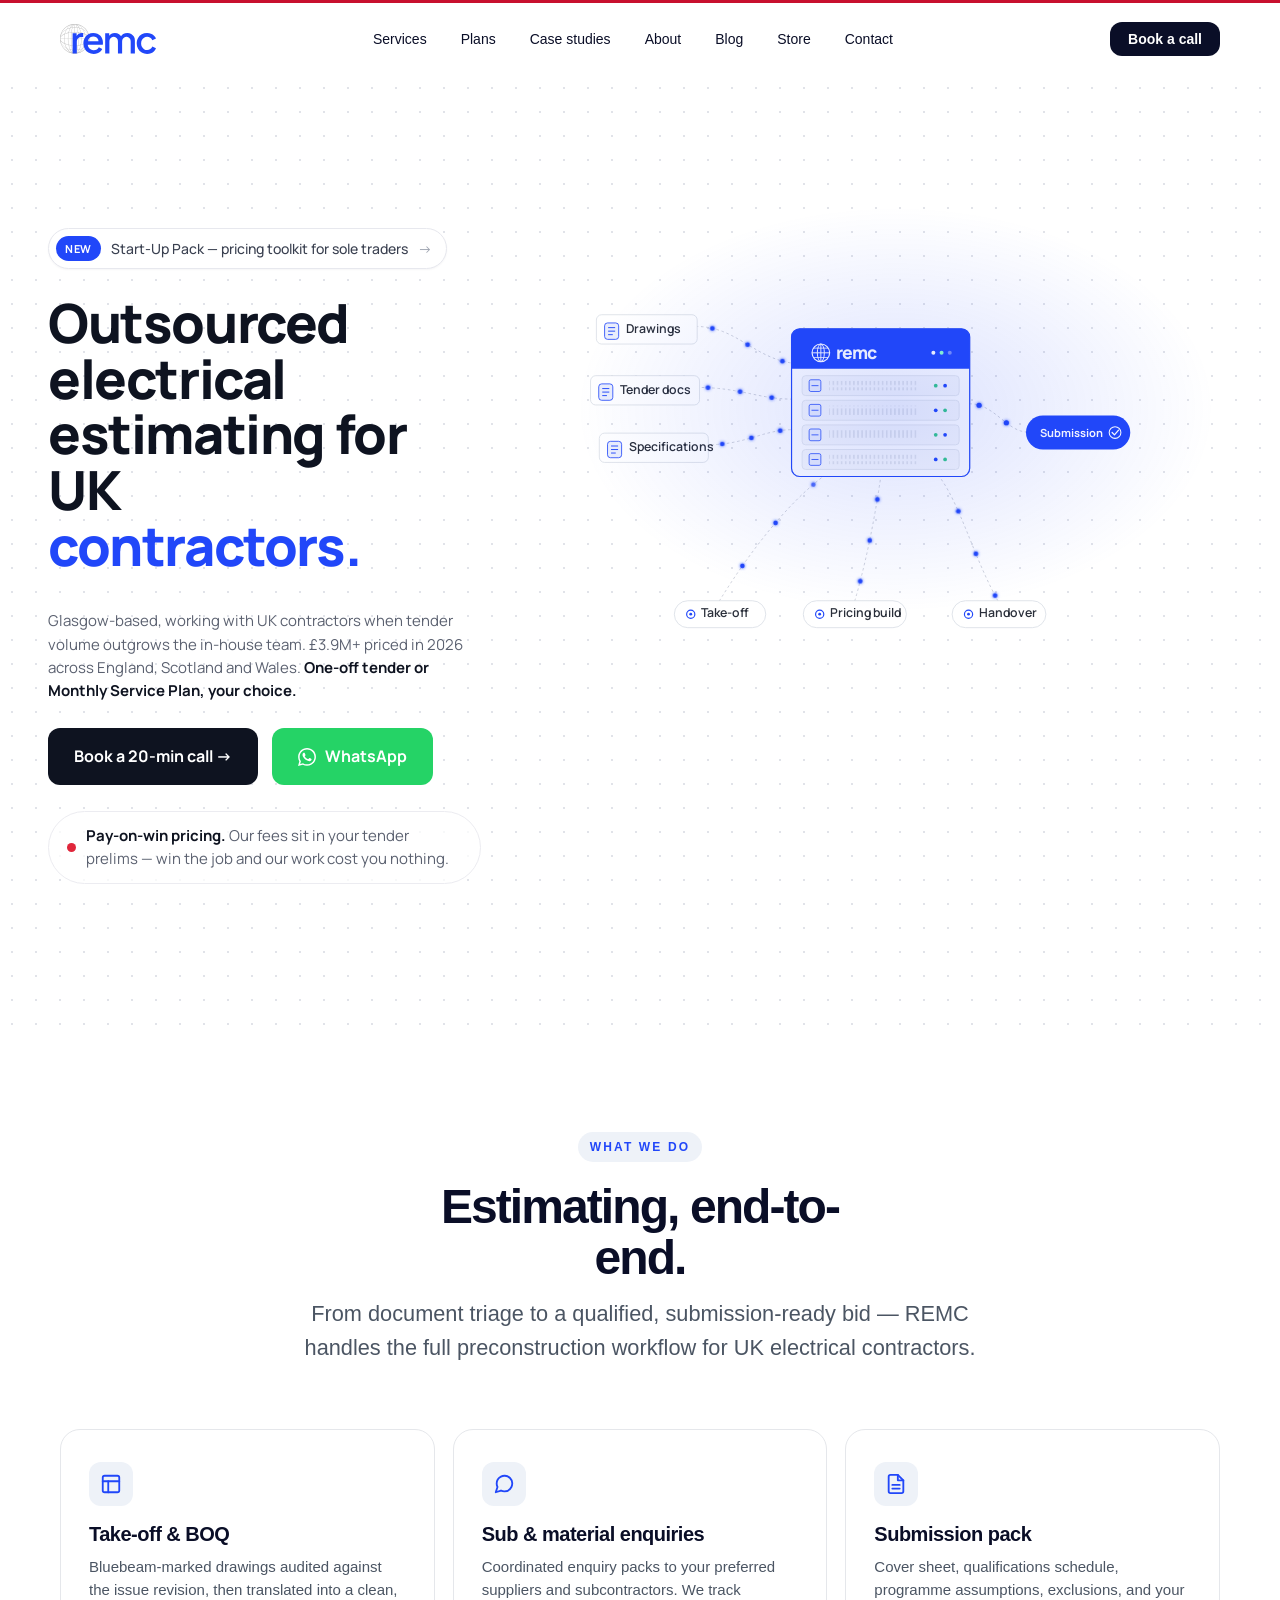
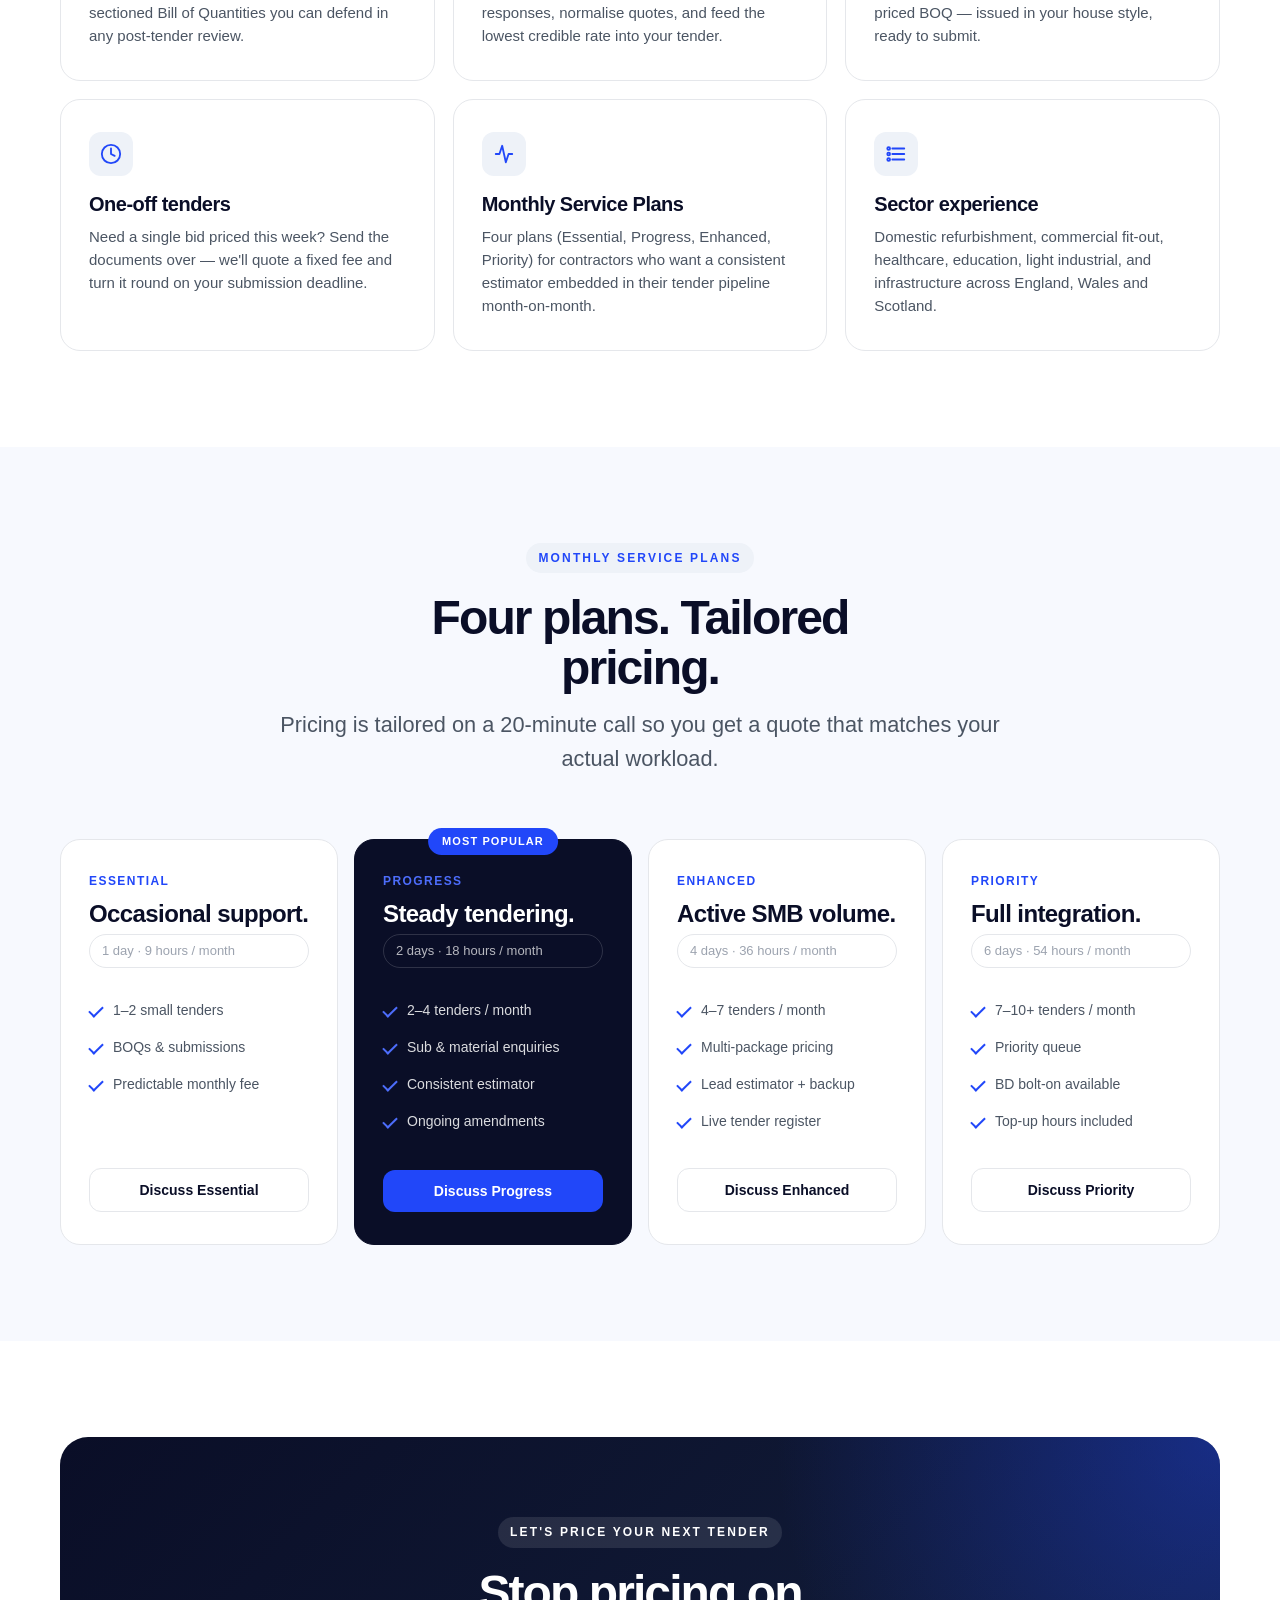
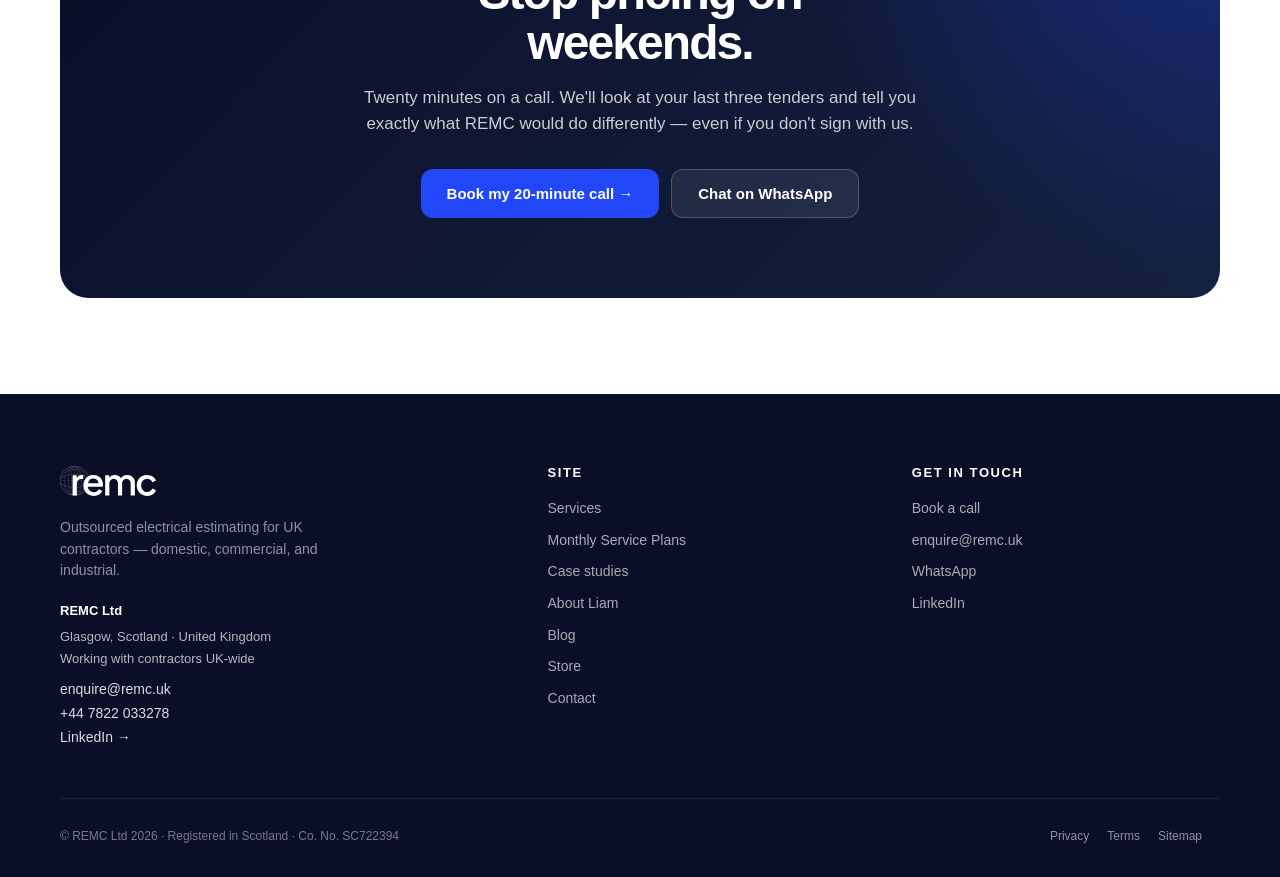
==== index.html @ ff4d22b7 "Mobile hero animation: full container width" ====
<!DOCTYPE html>
<html lang="en">
<head>
  <meta charset="UTF-8">
  <meta name="viewport" content="width=device-width, initial-scale=1.0">
  <title>remc | Outsourced electrical estimating · UK</title>
  <meta name="description" content="The outsourced electrical estimating and preconstruction service for UK contractors. Based in Glasgow, working with electrical contractors across the United Kingdom. Domestic, commercial, industrial.">

  <link rel="preconnect" href="https://fonts.googleapis.com">
  <link rel="preconnect" href="https://fonts.gstatic.com" crossorigin>
  <link href="https://fonts.googleapis.com/css2?family=Space+Grotesk:wght@400;500;600;700&family=Manrope:wght@400;500;600;700;800&display=swap" rel="stylesheet">

  <link href="https://assets.calendly.com/assets/external/widget.css" rel="stylesheet">
  <script src="https://assets.calendly.com/assets/external/widget.js" async></script>

  <link rel="stylesheet" href="styles.css">
  <style>
    /* ── Hero keyframes ── */
    @keyframes remcPulse    { 0%,100% { opacity:.18; } 50% { opacity:.5; } }
    @keyframes remcSubGlow  { 0%,100% { filter: drop-shadow(0 6px 18px rgba(33,71,249,.30)); } 50% { filter: drop-shadow(0 8px 26px rgba(33,71,249,.55)); } }
    @keyframes remcRing     { 0% { r:30px; opacity:.5; } 100% { r:170px; opacity:0; } }
    @keyframes remcDotBlink { 0%,100% { opacity:1; } 50% { opacity:.35; } }
    @keyframes remcCycle {
      0%,16%   { transform: translateY(0); }
      20%,36%  { transform: translateY(-20%); }
      40%,56%  { transform: translateY(-40%); }
      60%,76%  { transform: translateY(-60%); }
      80%,100% { transform: translateY(-80%); }
    }

    /* ── Hero section ── */
    .remc-hero-section {
      background: #ffffff;
      background-image: radial-gradient(circle, #e1e3e9 1.2px, transparent 1.4px);
      background-size: 24px 24px;
      font-family: 'Manrope', system-ui, sans-serif;
    }
    .remc-hero-grid {
      width: 100%; max-width: 1320px;
      display: grid; grid-template-columns: 0.80fr 1.30fr;
      gap: 48px; align-items: center;
      margin: 0 auto; padding: 56px 48px;
    }
    .remc-hero-copy {
      display: flex; flex-direction: column;
      align-items: flex-start; gap: 26px;
    }

    /* NEW badge pill */
    .remc-badge {
      display: inline-flex; align-items: center; gap: 10px;
      text-decoration: none;
      padding: 7px 14px 7px 7px;
      border: 1px solid #e7e8ee; border-radius: 999px;
      background: #fff; box-shadow: 0 1px 2px rgba(16,24,40,.04);
      font-size: 14px; color: #3a4050;
    }
    .remc-badge-new {
      display: inline-flex; align-items: center;
      background: #2147f9; color: #fff;
      font-weight: 700; font-size: 11px; letter-spacing: .06em;
      padding: 4px 9px; border-radius: 999px;
    }
    .remc-badge-text { font-weight: 500; }
    .remc-badge-arrow { color: #9aa0ad; }

    /* Heading */
    .remc-h1 {
      margin: 0;
      font-family: 'Manrope', system-ui, sans-serif;
      font-weight: 800; font-size: 54px;
      line-height: 1.03; letter-spacing: -.026em; color: #0e1320;
    }
    .cycle-wrap {
      position: relative; display: inline-flex;
      overflow: hidden; height: 1.22em;
      vertical-align: bottom; color: #2147f9;
    }
    .cycle-sizer { visibility: hidden; white-space: nowrap; }
    .cycle-list {
      position: absolute; left: 0; top: 0;
      display: flex; flex-direction: column;
      animation: remcCycle 9s cubic-bezier(.76,0,.24,1) infinite;
    }
    .cycle-item {
      display: flex; align-items: center;
      height: 1.22em; line-height: 1; white-space: nowrap;
    }

    /* Sub paragraph */
    .remc-sub {
      margin: 0; max-width: 540px;
      font-size: 15px; line-height: 1.55; color: #5b6170;
    }
    .remc-sub strong { color: #0e1320; font-weight: 700; }

    /* CTAs */
    .remc-ctas { display: flex; flex-wrap: wrap; gap: 14px; }
    .remc-btn-book {
      display: inline-flex; align-items: center; gap: 8px;
      text-decoration: none;
      background: #0e1320; color: #fff;
      font-family: 'Manrope', system-ui, sans-serif;
      font-weight: 700; font-size: 16px;
      padding: 16px 26px; border-radius: 12px;
    }
    .remc-btn-wa {
      display: inline-flex; align-items: center; gap: 9px;
      text-decoration: none;
      background: #25d366; color: #fff;
      font-family: 'Manrope', system-ui, sans-serif;
      font-weight: 700; font-size: 16px;
      padding: 16px 26px; border-radius: 12px;
    }

    /* USP pill */
    .remc-usp {
      display: inline-flex; align-items: center; gap: 10px;
      padding: 12px 18px;
      border: 1px solid #ececf1; border-radius: 999px;
      background: rgba(255,255,255,.75);
      font-size: 15px; color: #5b6170;
    }
    .remc-usp-dot {
      width: 9px; height: 9px; border-radius: 50%;
      background: #e0263b; flex: none;
    }
    .remc-usp strong { color: #0e1320; font-weight: 700; }

    /* Animation column */
    .remc-anim { position: relative; width: 100%; }
    .remc-anim-glow {
      position: absolute;
      inset: -8% -4% -8% -4%;
      background: radial-gradient(ellipse 60% 56% at 52% 42%, rgba(33,71,249,.16), transparent 70%);
      pointer-events: none;
    }
    .remc-svg { width: 100%; height: auto; display: block; overflow: visible; }

    /* SVG animated elements */
    .remc-ring-1 { animation: remcRing 3.4s ease-out infinite; }
    .remc-ring-2 { animation: remcRing 3.4s ease-out infinite 1.7s; }
    .remc-card-pulse { animation: remcPulse 3.4s ease-in-out infinite; }
    .remc-dot-b1 { animation: remcDotBlink 1.5s ease-in-out infinite; }
    .remc-dot-b2 { animation: remcDotBlink 1.5s ease-in-out infinite .5s; }
    .remc-row-d1 { animation: remcDotBlink 1.8s ease-in-out infinite; }
    .remc-row-d2 { animation: remcDotBlink 1.8s ease-in-out infinite .3s; }
    .remc-row-d3 { animation: remcDotBlink 2.1s ease-in-out infinite .6s; }
    .remc-row-d4 { animation: remcDotBlink 2.1s ease-in-out infinite .9s; }
    .remc-row-d5 { animation: remcDotBlink 1.6s ease-in-out infinite .2s; }
    .remc-row-d6 { animation: remcDotBlink 1.6s ease-in-out infinite .7s; }
    .remc-row-d7 { animation: remcDotBlink 1.9s ease-in-out infinite .4s; }
    .remc-row-d8 { animation: remcDotBlink 1.9s ease-in-out infinite 1s; }
    .remc-sub-pill { animation: remcSubGlow 2.4s ease-in-out infinite; }

    /* Desktop: top-align so SVG starts at the same level as the heading */
    .remc-hero-grid { align-items: flex-start; }

    /* Responsive */
    @media (max-width: 980px) {
      .remc-hero-grid  { grid-template-columns: 1fr; gap: 12px; padding: 24px 20px 32px; }
      .remc-hero-copy  { text-align: center; align-items: center; gap: 16px; }
      .remc-ctas, .remc-usp { justify-content: center; }
      .remc-anim       { order: -1; width: 100%; }
      .remc-svg        { max-height: 240px; }
      .remc-h1         { font-size: 36px; }
      .remc-usp        { display: none; } /* hide below fold on mobile — buttons first */
    }
    @media (max-width: 560px) { .remc-h1 { font-size: 30px; } }
    @media (max-width: 380px) { .remc-h1 { font-size: 27px; } }
    @media (prefers-reduced-motion: reduce) { .remc-hero-section * { animation: none !important; } }
  </style>

  <script type="application/ld+json">
  {
    "@context": "https://schema.org",
    "@type": "ProfessionalService",
    "@id": "https://remc.uk/#organization",
    "name": "REMC Ltd",
    "alternateName": "REMC",
    "description": "Outsourced electrical estimating and preconstruction service for UK contractors. Domestic, commercial, industrial. One-off tenders or Monthly Service Plans.",
    "url": "https://remc.uk",
    "logo": "https://remc.uk/logo.png",
    "email": "enquire@remc.uk",
    "telephone": "+44-7822-033278",
    "founder": { "@type": "Person", "name": "Liam Macleod" },
    "address": {
      "@type": "PostalAddress",
      "addressLocality": "Glasgow",
      "addressRegion": "Scotland",
      "addressCountry": "GB"
    },
    "areaServed": [
      { "@type": "Country", "name": "United Kingdom" },
      { "@type": "Place", "name": "England" },
      { "@type": "Place", "name": "Scotland" },
      { "@type": "Place", "name": "Wales" },
      { "@type": "Place", "name": "Northern Ireland" }
    ],
    "serviceType": [
      "Electrical estimating",
      "Bill of Quantities (BOQ) preparation",
      "Bluebeam take-off services",
      "Preconstruction services",
      "Tender submission packs",
      "Monthly Service Plans"
    ],
    "priceRange": "££",
    "sameAs": [
      "https://www.linkedin.com/company/remc-uk"
    ]
  }
  </script>

  <meta property="og:type" content="website">
  <meta property="og:title" content="REMC | Outsourced electrical estimating · Glasgow-based, working UK-wide">
  <meta property="og:description" content="The outsourced electrical estimating and preconstruction service for UK contractors. Based in Glasgow, working with contractors across the United Kingdom.">
  <meta property="og:url" content="https://remc.uk/">
  <meta property="og:image" content="https://remc.uk/og-image.jpg">
  <meta name="twitter:card" content="summary_large_image">
</head>
<body>

  <svg style="display:none">
    <symbol id="globe" viewBox="0 0 100 100">
      <circle cx="50" cy="50" r="48"/><ellipse cx="50" cy="50" rx="48" ry="22"/>
      <ellipse cx="50" cy="50" rx="48" ry="10"/><line x1="50" y1="2" x2="50" y2="98"/>
      <ellipse cx="50" cy="50" rx="24" ry="48"/><ellipse cx="50" cy="50" rx="10" ry="48"/>
    </symbol>
  </svg>

  <header id="header">
    <div class="container">
      <nav class="nav">
        <a href="#" class="logo" aria-label="REMC — home"><img src="logo.svg" alt="REMC" class="logo-img" width="96" height="30"></a>
        <ul class="nav-links">
          <li><a href="services.html">Services</a></li>
          <li><a href="plans.html">Plans</a></li>
          <li><a href="case-studies.html">Case studies</a></li>
          <li><a href="about.html">About</a></li>
          <li><a href="blog.html">Blog</a></li>
          <li><a href="store.html">Store</a></li>
          <li><a href="contact.html">Contact</a></li>
        </ul>
        <a href="contact.html" class="btn btn-primary">Book a call</a>
      </nav>
    </div>
  </header>

  <section class="remc-hero-section">
    <div class="remc-hero-grid">
      <div class="remc-hero-copy">
        <a href="store.html" class="remc-badge">
          <span class="remc-badge-new">NEW</span>
          <span class="remc-badge-text">Start-Up Pack — pricing toolkit for sole traders</span>
          <span class="remc-badge-arrow">→</span>
        </a>
        <h1 class="remc-h1">
          Outsourced electrical estimating for UK
          <span class="cycle-wrap" aria-label="contractors, sole traders, start-ups, and growing firms">
            <span class="cycle-sizer" aria-hidden="true">growing firms.</span>
            <span class="cycle-list" aria-hidden="true">
              <span class="cycle-item">contractors.</span>
              <span class="cycle-item">sole traders.</span>
              <span class="cycle-item">start-ups.</span>
              <span class="cycle-item">growing firms.</span>
              <span class="cycle-item">contractors.</span>
            </span>
          </span>
        </h1>
        <p class="remc-sub">Glasgow-based, working with UK contractors when tender volume outgrows the in-house team. £3.9M+ priced in 2026 across England, Scotland and Wales. <strong>One-off tender or Monthly Service Plan, your choice.</strong></p>
        <div class="remc-ctas">
          <a href="contact.html" class="remc-btn-book">Book a 20-min call →</a>
          <a href="https://wa.me/447822033278?text=Hi%20REMC%2C%20I%27d%20like%20to%20discuss%20outsourced%20electrical%20estimating" target="_blank" rel="noopener" class="remc-btn-wa">
            <svg width="18" height="18" viewBox="0 0 24 24" fill="#fff"><path d="M.057 24l1.687-6.163c-1.041-1.804-1.588-3.849-1.587-5.946.003-6.556 5.338-11.891 11.893-11.891 3.181.001 6.167 1.24 8.413 3.488 2.245 2.248 3.481 5.236 3.48 8.414-.003 6.557-5.338 11.892-11.893 11.892-1.99-.001-3.951-.5-5.688-1.448L.057 24zm6.597-3.807c1.676.995 3.276 1.591 5.392 1.592 5.448 0 9.886-4.434 9.889-9.885.002-5.462-4.415-9.89-9.881-9.892-5.452 0-9.887 4.434-9.889 9.884-.001 2.225.651 3.891 1.746 5.634l-.999 3.648 3.742-.981zm11.387-5.464c-.074-.124-.272-.198-.57-.347-.297-.149-1.758-.868-2.031-.967-.272-.099-.47-.149-.669.149-.198.297-.768.967-.941 1.165-.173.198-.347.223-.644.074-.297-.149-1.255-.462-2.39-1.475-.883-.788-1.48-1.761-1.653-2.059-.173-.297-.018-.458.13-.606.134-.133.297-.347.446-.521.151-.172.2-.296.3-.495.099-.198.05-.371-.025-.52-.075-.149-.669-1.612-.916-2.207-.242-.579-.487-.5-.669-.51l-.57-.01c-.198 0-.52.074-.792.372s-1.04 1.016-1.04 2.479 1.065 2.876 1.213 3.074c.149.198 2.095 3.2 5.076 4.487.71.306 1.263.489 1.694.626.712.226 1.36.194 1.872.118.571-.085 1.758-.719 2.006-1.413.248-.694.248-1.289.173-1.413z"></path></svg>
            WhatsApp
          </a>
        </div>
        <div class="remc-usp">
          <span class="remc-usp-dot"></span>
          <span><strong>Pay-on-win pricing.</strong> Our fees sit in your tender prelims — win the job and our work cost you nothing.</span>
        </div>
      </div>
      <div class="remc-anim">
        <div class="remc-anim-glow"></div>
        <svg class="remc-svg" viewBox="0 0 1200 760" xmlns="http://www.w3.org/2000/svg">
          <defs>
            <pattern id="remcVent" width="7" height="18" patternUnits="userSpaceOnUse"><line x1="1.4" y1="2" x2="1.4" y2="16" stroke="#c6cbd6" stroke-width="1.4"></line></pattern>
            <filter id="remcGlow" x="-120%" y="-120%" width="340%" height="340%"><feGaussianBlur stdDeviation="3" result="b"></feGaussianBlur><feMerge><feMergeNode in="b"></feMergeNode><feMergeNode in="SourceGraphic"></feMergeNode></feMerge></filter>
            <path id="rp1" d="M285,168 C 360,168 388,232 470,232" fill="none"></path>
            <path id="rp2" d="M286,272 C 360,272 392,292 450,292" fill="none"></path>
            <path id="rp3" d="M302,370 C 372,370 398,344 452,344" fill="none"></path>
            <path id="rp4" d="M325,636 C 372,560 436,474 502,424" fill="none"></path>
            <path id="rp5" d="M556,636 C 578,560 592,482 600,426" fill="none"></path>
            <path id="rp6" d="M800,636 C 758,560 736,472 700,424" fill="none"></path>
            <path id="rpSub" d="M752,300 C 794,300 816,348 850,348" fill="none"></path>
          </defs>
          <g stroke="#cdd1da" stroke-width="1.6" stroke-dasharray="3 6" stroke-linecap="round" fill="none"><use href="#rp1"></use><use href="#rp2"></use><use href="#rp3"></use><use href="#rp4"></use><use href="#rp5"></use><use href="#rp6"></use><use href="#rpSub"></use></g>
          <g fill="#2147f9" filter="url(#remcGlow)">
            <circle r="3.8"><animateMotion dur="3.4s" begin="0s" repeatCount="indefinite" calcMode="linear"><mpath href="#rp1"></mpath></animateMotion><animate attributeName="opacity" dur="3.4s" begin="0s" values="0;1;1;0" keyTimes="0;0.12;0.88;1" repeatCount="indefinite"></animate></circle>
            <circle r="3.8"><animateMotion dur="3.4s" begin="-1.13s" repeatCount="indefinite" calcMode="linear"><mpath href="#rp1"></mpath></animateMotion><animate attributeName="opacity" dur="3.4s" begin="-1.13s" values="0;1;1;0" keyTimes="0;0.12;0.88;1" repeatCount="indefinite"></animate></circle>
            <circle r="3.8"><animateMotion dur="3.4s" begin="-2.27s" repeatCount="indefinite" calcMode="linear"><mpath href="#rp1"></mpath></animateMotion><animate attributeName="opacity" dur="3.4s" begin="-2.27s" values="0;1;1;0" keyTimes="0;0.12;0.88;1" repeatCount="indefinite"></animate></circle>
            <circle r="3.8"><animateMotion dur="3.0s" begin="-0.6s" repeatCount="indefinite" calcMode="linear"><mpath href="#rp2"></mpath></animateMotion><animate attributeName="opacity" dur="3.0s" begin="-0.6s" values="0;1;1;0" keyTimes="0;0.12;0.88;1" repeatCount="indefinite"></animate></circle>
            <circle r="3.8"><animateMotion dur="3.0s" begin="-1.6s" repeatCount="indefinite" calcMode="linear"><mpath href="#rp2"></mpath></animateMotion><animate attributeName="opacity" dur="3.0s" begin="-1.6s" values="0;1;1;0" keyTimes="0;0.12;0.88;1" repeatCount="indefinite"></animate></circle>
            <circle r="3.8"><animateMotion dur="3.0s" begin="-2.6s" repeatCount="indefinite" calcMode="linear"><mpath href="#rp2"></mpath></animateMotion><animate attributeName="opacity" dur="3.0s" begin="-2.6s" values="0;1;1;0" keyTimes="0;0.12;0.88;1" repeatCount="indefinite"></animate></circle>
            <circle r="3.8"><animateMotion dur="3.6s" begin="-0.3s" repeatCount="indefinite" calcMode="linear"><mpath href="#rp3"></mpath></animateMotion><animate attributeName="opacity" dur="3.6s" begin="-0.3s" values="0;1;1;0" keyTimes="0;0.12;0.88;1" repeatCount="indefinite"></animate></circle>
            <circle r="3.8"><animateMotion dur="3.6s" begin="-1.5s" repeatCount="indefinite" calcMode="linear"><mpath href="#rp3"></mpath></animateMotion><animate attributeName="opacity" dur="3.6s" begin="-1.5s" values="0;1;1;0" keyTimes="0;0.12;0.88;1" repeatCount="indefinite"></animate></circle>
            <circle r="3.8"><animateMotion dur="3.6s" begin="-2.7s" repeatCount="indefinite" calcMode="linear"><mpath href="#rp3"></mpath></animateMotion><animate attributeName="opacity" dur="3.6s" begin="-2.7s" values="0;1;1;0" keyTimes="0;0.12;0.88;1" repeatCount="indefinite"></animate></circle>
            <circle r="3.8"><animateMotion dur="3.2s" begin="-0.2s" repeatCount="indefinite" calcMode="linear"><mpath href="#rp4"></mpath></animateMotion><animate attributeName="opacity" dur="3.2s" begin="-0.2s" values="0;1;1;0" keyTimes="0;0.12;0.88;1" repeatCount="indefinite"></animate></circle>
            <circle r="3.8"><animateMotion dur="3.2s" begin="-1.27s" repeatCount="indefinite" calcMode="linear"><mpath href="#rp4"></mpath></animateMotion><animate attributeName="opacity" dur="3.2s" begin="-1.27s" values="0;1;1;0" keyTimes="0;0.12;0.88;1" repeatCount="indefinite"></animate></circle>
            <circle r="3.8"><animateMotion dur="3.2s" begin="-2.34s" repeatCount="indefinite" calcMode="linear"><mpath href="#rp4"></mpath></animateMotion><animate attributeName="opacity" dur="3.2s" begin="-2.34s" values="0;1;1;0" keyTimes="0;0.12;0.88;1" repeatCount="indefinite"></animate></circle>
            <circle r="3.8"><animateMotion dur="2.8s" begin="-0.5s" repeatCount="indefinite" calcMode="linear"><mpath href="#rp5"></mpath></animateMotion><animate attributeName="opacity" dur="2.8s" begin="-0.5s" values="0;1;1;0" keyTimes="0;0.12;0.88;1" repeatCount="indefinite"></animate></circle>
            <circle r="3.8"><animateMotion dur="2.8s" begin="-1.43s" repeatCount="indefinite" calcMode="linear"><mpath href="#rp5"></mpath></animateMotion><animate attributeName="opacity" dur="2.8s" begin="-1.43s" values="0;1;1;0" keyTimes="0;0.12;0.88;1" repeatCount="indefinite"></animate></circle>
            <circle r="3.8"><animateMotion dur="2.8s" begin="-2.36s" repeatCount="indefinite" calcMode="linear"><mpath href="#rp5"></mpath></animateMotion><animate attributeName="opacity" dur="2.8s" begin="-2.36s" values="0;1;1;0" keyTimes="0;0.12;0.88;1" repeatCount="indefinite"></animate></circle>
            <circle r="3.8"><animateMotion dur="3.5s" begin="-0.9s" repeatCount="indefinite" calcMode="linear"><mpath href="#rp6"></mpath></animateMotion><animate attributeName="opacity" dur="3.5s" begin="-0.9s" values="0;1;1;0" keyTimes="0;0.12;0.88;1" repeatCount="indefinite"></animate></circle>
            <circle r="3.8"><animateMotion dur="3.5s" begin="-2.07s" repeatCount="indefinite" calcMode="linear"><mpath href="#rp6"></mpath></animateMotion><animate attributeName="opacity" dur="3.5s" begin="-2.07s" values="0;1;1;0" keyTimes="0;0.12;0.88;1" repeatCount="indefinite"></animate></circle>
            <circle r="3.8"><animateMotion dur="3.5s" begin="-3.24s" repeatCount="indefinite" calcMode="linear"><mpath href="#rp6"></mpath></animateMotion><animate attributeName="opacity" dur="3.5s" begin="-3.24s" values="0;1;1;0" keyTimes="0;0.12;0.88;1" repeatCount="indefinite"></animate></circle>
          </g>
          <g fill="#2147f9" filter="url(#remcGlow)">
            <circle r="4.4"><animateMotion dur="2.4s" begin="0s" repeatCount="indefinite" calcMode="linear"><mpath href="#rpSub"></mpath></animateMotion><animate attributeName="opacity" dur="2.4s" begin="0s" values="0;1;1;0" keyTimes="0;0.15;0.85;1" repeatCount="indefinite"></animate></circle>
            <circle r="4.4"><animateMotion dur="2.4s" begin="-1.2s" repeatCount="indefinite" calcMode="linear"><mpath href="#rpSub"></mpath></animateMotion><animate attributeName="opacity" dur="2.4s" begin="-1.2s" values="0;1;1;0" keyTimes="0;0.15;0.85;1" repeatCount="indefinite"></animate></circle>
          </g>
          <circle cx="600" cy="300" fill="none" stroke="#2147f9" stroke-width="1.5" class="remc-ring-1"></circle>
          <circle cx="600" cy="300" fill="none" stroke="#2147f9" stroke-width="1.5" class="remc-ring-2"></circle>
          <rect x="448" y="172" width="304" height="252" rx="14" fill="#ffffff" stroke="#c8cdd8" stroke-width="1.6"></rect>
          <rect x="448" y="172" width="304" height="252" rx="14" fill="none" stroke="#2147f9" stroke-width="2" class="remc-card-pulse"></rect>
          <path d="M448,186 a14,14 0 0 1 14,-14 h276 a14,14 0 0 1 14,14 v54 h-304 Z" fill="#2147f9"></path>
          <g transform="translate(498,213)"><circle cx="0" cy="0" r="15" fill="none" stroke="#ffffff" stroke-width="2"></circle><ellipse cx="0" cy="0" rx="6" ry="15" fill="none" stroke="#ffffff" stroke-width="1.6"></ellipse><line x1="-15" y1="0" x2="15" y2="0" stroke="#ffffff" stroke-width="1.6"></line><line x1="-12.5" y1="-8" x2="12.5" y2="-8" stroke="#ffffff" stroke-width="1.3"></line><line x1="-12.5" y1="8" x2="12.5" y2="8" stroke="#ffffff" stroke-width="1.3"></line><line x1="0" y1="-15" x2="0" y2="15" stroke="#ffffff" stroke-width="1.6"></line></g>
          <text x="524" y="223" font-family="'Manrope',sans-serif" font-weight="800" font-size="30" letter-spacing="-1.5" fill="#ffffff">remc</text>
          <circle cx="690" cy="213" r="3.4" fill="#ffffff" class="remc-dot-b1"></circle>
          <circle cx="704" cy="213" r="3.4" fill="#8fffce" class="remc-dot-b2"></circle>
          <circle cx="718" cy="213" r="3.4" fill="rgba(255,255,255,.4)"></circle>
          <g font-family="'Manrope',sans-serif">
            <rect x="466" y="252" width="268" height="34" rx="6" fill="#f7f8fb" stroke="#dde1e8" stroke-width="1.2"></rect><rect x="478" y="259" width="20" height="20" rx="3" fill="#eaeefc" stroke="#2147f9" stroke-width="1.3"></rect><line x1="482" y1="269" x2="494" y2="269" stroke="#2147f9" stroke-width="1.4"></line><rect x="512" y="261" width="150" height="16" fill="url(#remcVent)"></rect><circle cx="694" cy="269" r="3.2" fill="#34c98a" class="remc-row-d1"></circle><circle cx="710" cy="269" r="3.2" fill="#2147f9" class="remc-row-d2"></circle>
            <rect x="466" y="294" width="268" height="34" rx="6" fill="#f7f8fb" stroke="#dde1e8" stroke-width="1.2"></rect><rect x="478" y="301" width="20" height="20" rx="3" fill="#eaeefc" stroke="#2147f9" stroke-width="1.3"></rect><line x1="482" y1="311" x2="494" y2="311" stroke="#2147f9" stroke-width="1.4"></line><rect x="512" y="303" width="150" height="16" fill="url(#remcVent)"></rect><circle cx="694" cy="311" r="3.2" fill="#2147f9" class="remc-row-d3"></circle><circle cx="710" cy="311" r="3.2" fill="#34c98a" class="remc-row-d4"></circle>
            <rect x="466" y="336" width="268" height="34" rx="6" fill="#f7f8fb" stroke="#dde1e8" stroke-width="1.2"></rect><rect x="478" y="343" width="20" height="20" rx="3" fill="#eaeefc" stroke="#2147f9" stroke-width="1.3"></rect><line x1="482" y1="353" x2="494" y2="353" stroke="#2147f9" stroke-width="1.4"></line><rect x="512" y="345" width="150" height="16" fill="url(#remcVent)"></rect><circle cx="694" cy="353" r="3.2" fill="#34c98a" class="remc-row-d5"></circle><circle cx="710" cy="353" r="3.2" fill="#2147f9" class="remc-row-d6"></circle>
            <rect x="466" y="378" width="268" height="34" rx="6" fill="#f7f8fb" stroke="#dde1e8" stroke-width="1.2"></rect><rect x="478" y="385" width="20" height="20" rx="3" fill="#eaeefc" stroke="#2147f9" stroke-width="1.3"></rect><line x1="482" y1="395" x2="494" y2="395" stroke="#2147f9" stroke-width="1.4"></line><rect x="512" y="387" width="150" height="16" fill="url(#remcVent)"></rect><circle cx="694" cy="395" r="3.2" fill="#2147f9" class="remc-row-d7"></circle><circle cx="710" cy="395" r="3.2" fill="#34c98a" class="remc-row-d8"></circle>
          </g>
          <g font-family="'Manrope',sans-serif" font-weight="600" font-size="21" fill="#2a2f3a">
            <g><rect x="115" y="148" width="172" height="50" rx="9" fill="#ffffff" stroke="#dadee6" stroke-width="1.4"></rect><rect x="129" y="162" width="24" height="28" rx="5" fill="#eaeefc" stroke="#2147f9" stroke-width="1.4"></rect><line x1="135" y1="170" x2="147" y2="170" stroke="#2147f9" stroke-width="1.6"></line><line x1="135" y1="176" x2="147" y2="176" stroke="#2147f9" stroke-width="1.6"></line><line x1="135" y1="182" x2="143" y2="182" stroke="#2147f9" stroke-width="1.6"></line><text x="166" y="179">Drawings</text></g>
            <g><rect x="105" y="252" width="186" height="50" rx="9" fill="#ffffff" stroke="#dadee6" stroke-width="1.4"></rect><rect x="119" y="266" width="24" height="28" rx="5" fill="#eaeefc" stroke="#2147f9" stroke-width="1.4"></rect><line x1="125" y1="274" x2="137" y2="274" stroke="#2147f9" stroke-width="1.6"></line><line x1="125" y1="280" x2="137" y2="280" stroke="#2147f9" stroke-width="1.6"></line><line x1="125" y1="286" x2="133" y2="286" stroke="#2147f9" stroke-width="1.6"></line><text x="156" y="283">Tender docs</text></g>
            <g><rect x="120" y="350" width="186" height="50" rx="9" fill="#ffffff" stroke="#dadee6" stroke-width="1.4"></rect><rect x="134" y="364" width="24" height="28" rx="5" fill="#eaeefc" stroke="#2147f9" stroke-width="1.4"></rect><line x1="140" y1="372" x2="152" y2="372" stroke="#2147f9" stroke-width="1.6"></line><line x1="140" y1="378" x2="152" y2="378" stroke="#2147f9" stroke-width="1.6"></line><line x1="140" y1="384" x2="148" y2="384" stroke="#2147f9" stroke-width="1.6"></line><text x="171" y="381">Specifications</text></g>
          </g>
          <g font-family="'Manrope',sans-serif" font-weight="600" font-size="21" fill="#2a2f3a">
            <g><rect x="248" y="636" width="156" height="46" rx="23" fill="#ffffff" stroke="#dadee6" stroke-width="1.4"></rect><circle cx="276" cy="659" r="7" fill="none" stroke="#2147f9" stroke-width="2"></circle><circle cx="276" cy="659" r="2.4" fill="#2147f9"></circle><text x="294" y="664">Take-off</text></g>
            <g><rect x="468" y="636" width="176" height="46" rx="23" fill="#ffffff" stroke="#dadee6" stroke-width="1.4"></rect><circle cx="496" cy="659" r="7" fill="none" stroke="#2147f9" stroke-width="2"></circle><circle cx="496" cy="659" r="2.4" fill="#2147f9"></circle><text x="514" y="664">Pricing build</text></g>
            <g><rect x="722" y="636" width="160" height="46" rx="23" fill="#ffffff" stroke="#dadee6" stroke-width="1.4"></rect><circle cx="750" cy="659" r="7" fill="none" stroke="#2147f9" stroke-width="2"></circle><circle cx="750" cy="659" r="2.4" fill="#2147f9"></circle><text x="768" y="664">Handover</text></g>
          </g>
          <g class="remc-sub-pill">
            <rect x="848" y="320" width="178" height="58" rx="29" fill="#2147f9"></rect>
            <text x="872" y="356" font-family="'Manrope',sans-serif" font-weight="700" font-size="19" fill="#ffffff">Submission</text>
            <g stroke="#ffffff" stroke-width="2.2" fill="none" stroke-linejoin="round" stroke-linecap="round"><circle cx="1000" cy="349" r="10" stroke-width="1.8"></circle><path d="M995,349 L 999,353 L 1006,345"></path></g>
          </g>
        </svg>
      </div>
    </div>
  </section>

  <section id="services">
    <div class="container">
      <div class="section-header">
        <span class="eyebrow">What we do</span>
        <h2>Estimating, end-to-end.</h2>
        <p class="lead" style="margin: 0 auto;">From document triage to a qualified, submission-ready bid — REMC handles the full preconstruction workflow for UK electrical contractors.</p>
      </div>
      <div class="services-grid">
        <div class="service-card">
          <div class="icon"><svg viewBox="0 0 24 24" fill="none" stroke="currentColor" stroke-width="2" stroke-linecap="round" stroke-linejoin="round"><rect x="3" y="3" width="18" height="18" rx="2"/><line x1="3" y1="9" x2="21" y2="9"/><line x1="9" y1="21" x2="9" y2="9"/></svg></div>
          <h3>Take-off &amp; BOQ</h3>
          <p>Bluebeam-marked drawings audited against the issue revision, then translated into a clean, sectioned Bill of Quantities you can defend in any post-tender review.</p>
        </div>
        <div class="service-card">
          <div class="icon"><svg viewBox="0 0 24 24" fill="none" stroke="currentColor" stroke-width="2" stroke-linecap="round" stroke-linejoin="round"><path d="M21 11.5a8.38 8.38 0 0 1-.9 3.8 8.5 8.5 0 0 1-7.6 4.7 8.38 8.38 0 0 1-3.8-.9L3 21l1.9-5.7a8.38 8.38 0 0 1-.9-3.8 8.5 8.5 0 0 1 4.7-7.6 8.38 8.38 0 0 1 3.8-.9h.5a8.48 8.48 0 0 1 8 8v.5z"/></svg></div>
          <h3>Sub &amp; material enquiries</h3>
          <p>Coordinated enquiry packs to your preferred suppliers and subcontractors. We track responses, normalise quotes, and feed the lowest credible rate into your tender.</p>
        </div>
        <div class="service-card">
          <div class="icon"><svg viewBox="0 0 24 24" fill="none" stroke="currentColor" stroke-width="2" stroke-linecap="round" stroke-linejoin="round"><path d="M14 2H6a2 2 0 0 0-2 2v16a2 2 0 0 0 2 2h12a2 2 0 0 0 2-2V8z"/><polyline points="14 2 14 8 20 8"/><line x1="16" y1="13" x2="8" y2="13"/><line x1="16" y1="17" x2="8" y2="17"/></svg></div>
          <h3>Submission pack</h3>
          <p>Cover sheet, qualifications schedule, programme assumptions, exclusions, and your priced BOQ — issued in your house style, ready to submit.</p>
        </div>
        <div class="service-card">
          <div class="icon"><svg viewBox="0 0 24 24" fill="none" stroke="currentColor" stroke-width="2" stroke-linecap="round" stroke-linejoin="round"><circle cx="12" cy="12" r="10"/><polyline points="12 6 12 12 16 14"/></svg></div>
          <h3>One-off tenders</h3>
          <p>Need a single bid priced this week? Send the documents over — we'll quote a fixed fee and turn it round on your submission deadline.</p>
        </div>
        <div class="service-card">
          <div class="icon"><svg viewBox="0 0 24 24" fill="none" stroke="currentColor" stroke-width="2" stroke-linecap="round" stroke-linejoin="round"><polyline points="3 12 7 12 10 3 14 21 17 12 21 12"/></svg></div>
          <h3>Monthly Service Plans</h3>
          <p>Four plans (Essential, Progress, Enhanced, Priority) for contractors who want a consistent estimator embedded in their tender pipeline month-on-month.</p>
        </div>
        <div class="service-card">
          <div class="icon"><svg viewBox="0 0 24 24" fill="none" stroke="currentColor" stroke-width="2" stroke-linecap="round" stroke-linejoin="round"><line x1="8" y1="6" x2="21" y2="6"/><line x1="8" y1="12" x2="21" y2="12"/><line x1="8" y1="18" x2="21" y2="18"/><circle cx="4" cy="6" r="1.5"/><circle cx="4" cy="12" r="1.5"/><circle cx="4" cy="18" r="1.5"/></svg></div>
          <h3>Sector experience</h3>
          <p>Domestic refurbishment, commercial fit-out, healthcare, education, light industrial, and infrastructure across England, Wales and Scotland.</p>
        </div>
      </div>
    </div>
  </section>

  <section id="plans" style="background: var(--brand-soft);">
    <div class="container">
      <div class="section-header">
        <span class="eyebrow">Monthly Service Plans</span>
        <h2>Four plans. Tailored pricing.</h2>
        <p class="lead" style="margin: 0 auto;">Pricing is tailored on a 20-minute call so you get a quote that matches your actual workload.</p>
      </div>
      <div class="plans-grid">
        <div class="plan-card">
          <div class="plan-name">Essential</div>
          <h3>Occasional support.</h3>
          <span class="plan-tag">1 day · 9 hours / month</span>
          <ul class="plan-feats">
            <li class="plan-feat">1–2 small tenders</li>
            <li class="plan-feat">BOQs &amp; submissions</li>
            <li class="plan-feat">Predictable monthly fee</li>
          </ul>
          <a href="contact.html" class="btn btn-ghost plan-cta">Discuss Essential</a>
        </div>
        <div class="plan-card featured">
          <div class="plan-name">Progress</div>
          <h3>Steady tendering.</h3>
          <span class="plan-tag">2 days · 18 hours / month</span>
          <ul class="plan-feats">
            <li class="plan-feat">2–4 tenders / month</li>
            <li class="plan-feat">Sub &amp; material enquiries</li>
            <li class="plan-feat">Consistent estimator</li>
            <li class="plan-feat">Ongoing amendments</li>
          </ul>
          <a href="contact.html" class="btn btn-brand plan-cta">Discuss Progress</a>
        </div>
        <div class="plan-card">
          <div class="plan-name">Enhanced</div>
          <h3>Active SMB volume.</h3>
          <span class="plan-tag">4 days · 36 hours / month</span>
          <ul class="plan-feats">
            <li class="plan-feat">4–7 tenders / month</li>
            <li class="plan-feat">Multi-package pricing</li>
            <li class="plan-feat">Lead estimator + backup</li>
            <li class="plan-feat">Live tender register</li>
          </ul>
          <a href="contact.html" class="btn btn-ghost plan-cta">Discuss Enhanced</a>
        </div>
        <div class="plan-card">
          <div class="plan-name">Priority</div>
          <h3>Full integration.</h3>
          <span class="plan-tag">6 days · 54 hours / month</span>
          <ul class="plan-feats">
            <li class="plan-feat">7–10+ tenders / month</li>
            <li class="plan-feat">Priority queue</li>
            <li class="plan-feat">BD bolt-on available</li>
            <li class="plan-feat">Top-up hours included</li>
          </ul>
          <a href="contact.html" class="btn btn-ghost plan-cta">Discuss Priority</a>
        </div>
      </div>
    </div>
  </section>

  <section id="contact">
    <div class="container">
      <div class="cta-banner">
        <span class="eyebrow" style="background: rgba(255,255,255,0.1); color: white;">Let's price your next tender</span>
        <h2>Stop pricing on weekends.</h2>
        <p>Twenty minutes on a call. We'll look at your last three tenders and tell you exactly what REMC would do differently — even if you don't sign with us.</p>
        <div class="ctas">
          <a href="#" class="btn btn-brand">Book my 20-minute call →</a>
          <a href="https://wa.me/447822033278" target="_blank" rel="noopener" class="btn btn-ghost">Chat on WhatsApp</a>
        </div>
      </div>
    </div>
  </section>

  <footer>
    <div class="container">
      <div class="footer-grid">
        <div class="footer-brand">
          <a href="index.html" class="logo" aria-label="REMC — home"><img src="logo-white.svg" alt="REMC" class="logo-img" width="96" height="30"></a>
          <p>Outsourced electrical estimating for UK contractors — domestic, commercial, and industrial.</p>
          <div class="footer-nap" style="margin-top: 18px; font-size: 13px; line-height: 1.7; color: rgba(255,255,255,0.7);">
            <strong style="color: white; display: block; margin-bottom: 4px;">REMC Ltd</strong>
            Glasgow, Scotland · United Kingdom<br>
            Working with contractors UK-wide
            <a href="mailto:enquire@remc.uk" style="color: rgba(255,255,255,0.85); display: block; margin-top: 8px;">enquire@remc.uk</a>
            <a href="https://wa.me/447822033278" style="color: rgba(255,255,255,0.85); display: block;">+44 7822 033278</a>
            <a href="https://www.linkedin.com/company/remc-uk" style="color: rgba(255,255,255,0.85); display: block;">LinkedIn →</a>
          </div>
        </div>
        <div>
          <h4>Site</h4>
          <ul>
            <li><a href="services.html">Services</a></li>
            <li><a href="#plans">Monthly Service Plans</a></li>
            <li><a href="case-studies.html">Case studies</a></li>
            <li><a href="about.html">About Liam</a></li>
            <li><a href="blog.html">Blog</a></li>
            <li><a href="store.html">Store</a></li>
            <li><a href="contact.html">Contact</a></li>
          </ul>
        </div>
        <div>
          <h4>Get in touch</h4>
          <ul>
            <li><a href="contact.html">Book a call</a></li>
            <li><a href="mailto:enquire@remc.uk">enquire@remc.uk</a></li>
            <li><a href="https://wa.me/447822033278">WhatsApp</a></li>
            <li><a href="https://www.linkedin.com/company/remc-uk">LinkedIn</a></li>
          </ul>
        </div>
      </div>
      <div class="footer-base">
        <div>© REMC Ltd 2026 · Registered in Scotland · Co. No. SC722394</div>
        <div class="links"><a href="#">Privacy</a><a href="#">Terms</a><a href="#">Sitemap</a></div>
      </div>
    </div>
  </footer>

  <script>
    const header = document.getElementById('header');
    window.addEventListener('scroll', () => header.classList.toggle('scrolled', window.scrollY > 8));
    document.addEventListener('click', function(e) {
      const a = e.target.closest('a');
      if (!a) return;
      const text = a.textContent.trim();
      if (/^(Book a|Book my|Discuss\b|Hold my)/i.test(text)) {
        if (typeof Calendly !== 'undefined') {
          e.preventDefault();
          Calendly.initPopupWidget({url: 'https://calendly.com/enquire-remc'});
        }
      }
    });
  </script>
</body>
</html>
---- styles.css ----
/* =========================================================
   REMC shared design system. Edit tokens & shared components
   here once; every page links this file. Page-specific rules
   stay in each page's inline <style> and override these.
   ========================================================= */
* { margin: 0; padding: 0; box-sizing: border-box; }
    :root {
      --brand: #2147f9; --brand-dark: #1837D6; --brand-light: #4d6dfb;
      --brand-tint: #EEF2F8; --brand-soft: #F7F9FE;
      --ink: #0a0e27; --line: #111114;
      --body: #4B5563; --muted: #9CA3AF;
      --divider: #E5E7EB; --divider-soft: #F0F2F5;
      --bg: #FFFFFF; --globe: #C7D2E2; --accent-red: #C8102E;
    }
    html { scroll-behavior: smooth; }
    body {
      font-family: -apple-system, BlinkMacSystemFont, 'SF Pro Text', 'SF Pro Display', 'Helvetica Neue', Helvetica, Arial, sans-serif;
      color: var(--body); background: var(--bg); line-height: 1.55; font-size: 17px;
      -webkit-font-smoothing: antialiased; -moz-osx-font-smoothing: grayscale;
    }
    body::before { content: ''; display: block; height: 3px; background: var(--accent-red); }

    h1, h2, h3, h4 {
      font-family: -apple-system, BlinkMacSystemFont, 'SF Pro Display', sans-serif;
      color: var(--ink); font-weight: 700; line-height: 1.05; letter-spacing: -0.035em;
    }
    h1 { font-size: clamp(40px, 7vw, 88px); font-weight: 800; letter-spacing: -0.045em; }
    h2 { font-size: clamp(28px, 4vw, 48px); letter-spacing: -0.04em; }
    h3 { font-size: clamp(20px, 2.4vw, 26px); letter-spacing: -0.025em; }
    p { margin: 0; }
    a { color: var(--ink); text-decoration: none; }

    .container { max-width: 1240px; margin: 0 auto; padding: 0 24px; }
    @media (min-width: 768px) { .container { padding: 0 40px; } }
    section { padding: 64px 0; }
    @media (min-width: 768px) { section { padding: 96px 0; } }

    .eyebrow {
      display: inline-block; font-size: 12px; font-weight: 600;
      text-transform: uppercase; letter-spacing: 0.18em;
      color: var(--brand); padding: 6px 12px;
      background: var(--brand-tint); border-radius: 100px;
      margin-bottom: 20px;
    }
    .lead { font-size: clamp(18px, 1.7vw, 22px); color: var(--body); line-height: 1.55; max-width: 60ch; }

    .btn {
      display: inline-flex; align-items: center; gap: 8px;
      padding: 16px 26px; font-weight: 600; font-size: 15px;
      border-radius: 12px; border: none; cursor: pointer;
      transition: all 0.2s ease; font-family: inherit;
      text-decoration: none; line-height: 1;
    }
    .btn-primary { background: var(--ink); color: white; }
    .btn-primary:hover { background: #050813; transform: translateY(-1px); }
    .btn-brand { background: var(--brand); color: white; }
    .btn-brand:hover { background: var(--brand-dark); transform: translateY(-1px); }
    .btn-ghost { background: white; color: var(--ink); border: 1px solid var(--divider); }
    .btn-ghost:hover { border-color: var(--ink); }
    .btn-whatsapp { background: #25D366; color: white; gap: 10px; }
    .btn-whatsapp:hover { background: #1da851; }

    .logo { display: inline-flex; align-items: center; gap: 2px; }
    .logo-img { display: block; height: 30px; width: auto; }
    .logo-globe { width: 30px; height: 30px; margin-right: -9px; z-index: 1; position: relative; }
    .logo-wordmark {
      font-family: 'Space Grotesk', sans-serif; font-weight: 700;
      font-size: 26px; color: var(--brand);
      letter-spacing: -0.05em; line-height: 1; z-index: 2; position: relative;
    }
    .logo-globe svg { width: 100%; height: 100%; }
    .logo-globe svg circle, .logo-globe svg ellipse, .logo-globe svg line {
      fill: none; stroke: var(--globe); stroke-width: 0.7;
    }
    footer .logo-wordmark { color: white; }
    footer .logo-globe svg circle, footer .logo-globe svg ellipse, footer .logo-globe svg line { stroke: rgba(255,255,255,0.35); }

    header {
      position: sticky; top: 0;
      background: rgba(255,255,255,0.85);
      backdrop-filter: saturate(180%) blur(14px);
      -webkit-backdrop-filter: saturate(180%) blur(14px);
      border-bottom: 1px solid transparent;
      z-index: 100; transition: border-color 0.3s, background 0.3s;
    }
    header.scrolled { border-bottom-color: var(--divider-soft); background: rgba(255,255,255,0.95); }
    .nav { display: flex; align-items: center; justify-content: space-between; height: 72px; }
    .nav-links { display: none; gap: 6px; list-style: none; }
    @media (min-width: 1024px) { .nav-links { display: flex; } }
    .nav-links a {
      font-size: 14px; font-weight: 500; color: var(--ink);
      padding: 8px 14px; border-radius: 8px; transition: background 0.2s;
    }
    .nav-links a:hover { background: var(--brand-tint); color: var(--brand); }
    .nav-links a.active { background: var(--brand-tint); color: var(--brand); }
    .nav .btn { padding: 10px 18px; font-size: 14px; }

    /* HERO */
    .hero {
      position: relative; overflow: hidden;
      padding: 96px 0 80px;
      text-align: center;
      min-height: 760px;
    }
    @media (min-width: 768px) { .hero { padding: 140px 0 120px; min-height: 800px; } }

    /* =========== HERO INTRO ANIMATION (switchroom video → text) =========== */
    .hero-intro {
      position: absolute; inset: 0;
      z-index: 0; pointer-events: none;
      overflow: hidden;
      /* Brand-gradient fallback shown if hero-switchroom.mp4 fails to load,
         so the hero never falls back to plain white. The video sits on top. */
      background: radial-gradient(120% 120% at 50% 0%, var(--brand-tint) 0%, var(--bg) 60%);
      animation: hero-video-fade 2.4s ease-out 6.8s forwards;
    }
    .hero-video {
      position: absolute; inset: 0;
      width: 100%; height: 100%;
      object-fit: cover; object-position: center;
      display: block;
      filter: brightness(1.08) contrast(1.2) saturate(1.05);
    }
    @keyframes hero-video-fade {
      from { opacity: 1; }
      to   { opacity: 0; visibility: hidden; }
    }

    /* Hero content — fades in as the video fades out */
    .hero-inner {
      position: relative; z-index: 1;
      max-width: 920px; margin: 0 auto;
    }
    .hero-inner > * {
      opacity: 0;
      animation: hero-reveal 1s ease-out forwards;
    }
    .hero-inner > *:nth-child(1) { animation-delay: 7.8s; }
    .hero-inner > *:nth-child(2) { animation-delay: 8.1s; }
    .hero-inner > *:nth-child(3) { animation-delay: 8.4s; }
    .hero-inner > *:nth-child(4) { animation-delay: 8.7s; }
    .hero-inner > *:nth-child(5) { animation-delay: 9.0s; }
    @keyframes hero-reveal {
      from { opacity: 0; transform: translateY(8px); }
      to   { opacity: 1; transform: translateY(0); }
    }

    .hero-badge {
      display: inline-flex; align-items: center; gap: 8px;
      padding: 6px 14px 6px 6px;
      background: white; border: 1px solid var(--divider);
      border-radius: 100px; font-size: 13px; color: var(--ink);
      margin-bottom: 28px;
    }
    .hero-badge .pill {
      background: var(--brand); color: white;
      font-size: 11px; font-weight: 700; letter-spacing: 0.06em;
      text-transform: uppercase; padding: 4px 10px; border-radius: 100px;
    }
    .hero h1 {
      margin: 0 0 24px;
      max-width: 14ch; margin-left: auto; margin-right: auto;
    }
    .cycle-wrap {
      display: inline-block; position: relative;
      height: 1.05em; vertical-align: top;
      overflow: hidden; color: var(--brand);
      line-height: 1.05; min-width: 6.5ch;
    }
    .cycle-list {
      display: block;
      animation: rotate-words 14s infinite;
      animation-delay: 8.1s;
      will-change: transform;
    }
    .cycle-list > span { display: block; height: 1.05em; line-height: 1.05; white-space: nowrap; }
    @keyframes rotate-words {
      0%, 20%  { transform: translateY(0); }
      25%, 45% { transform: translateY(-1.05em); }
      50%, 70% { transform: translateY(-2.10em); }
      75%, 95% { transform: translateY(-3.15em); }
      100%     { transform: translateY(-4.20em); }
    }
    .hero-subhead {
      font-size: clamp(18px, 1.6vw, 22px);
      color: var(--body); line-height: 1.55;
      max-width: 60ch; margin: 0 auto 32px;
    }
    .hero-subhead strong { color: var(--ink); font-weight: 600; }
    .hero-ctas { display: flex; gap: 12px; justify-content: center; flex-wrap: wrap; margin-bottom: 28px; }
    .hero-usp {
      display: inline-flex; align-items: center; gap: 10px;
      padding: 10px 18px; background: white;
      border: 1px solid var(--divider); border-radius: 100px;
      font-size: 13px; color: var(--body);
    }
    .hero-usp .dot {
      width: 8px; height: 8px; background: var(--accent-red);
      border-radius: 50%; flex-shrink: 0;
    }
    .hero-usp strong { color: var(--ink); font-weight: 600; }

    @media (prefers-reduced-motion: reduce) {
      .hero-intro { animation: none; opacity: 0; visibility: hidden; }
      .hero-video { display: none; }
      .hero-inner > * { animation: none; opacity: 1; transform: none; }
      .cycle-list { animation-delay: 0s; }
    }

    /* PLANS */
    .plans-grid { display: grid; grid-template-columns: 1fr; gap: 16px; }
    @media (min-width: 768px) { .plans-grid { grid-template-columns: repeat(4, 1fr); } }
    .plan-card {
      background: white; border: 1px solid var(--divider);
      border-radius: 20px; padding: 32px 28px;
      display: flex; flex-direction: column;
      transition: all 0.25s; position: relative;
    }
    .plan-card:hover { border-color: var(--brand); transform: translateY(-3px); }
    .plan-card.featured { background: var(--ink); color: white; border-color: var(--ink); }
    .plan-card.featured::before {
      content: 'Most popular';
      position: absolute; top: -12px; left: 50%;
      transform: translateX(-50%);
      background: var(--brand); color: white;
      font-size: 11px; font-weight: 700; letter-spacing: 0.1em;
      text-transform: uppercase; padding: 5px 14px; border-radius: 100px;
    }
    .plan-card.featured .plan-name { color: var(--brand-light); }
    .plan-card.featured h3 { color: white; }
    .plan-card.featured .plan-tag { color: rgba(255,255,255,0.7); border-color: rgba(255,255,255,0.15); }
    .plan-card.featured .plan-feat { color: rgba(255,255,255,0.85); }
    .plan-card.featured .plan-feat::before { border-color: var(--brand-light); }
    .plan-name {
      font-size: 12px; font-weight: 700; letter-spacing: 0.12em;
      text-transform: uppercase; color: var(--brand);
      margin-bottom: 10px;
    }
    .plan-card h3 { font-size: 24px; margin-bottom: 8px; }
    .plan-tag {
      display: inline-block; font-size: 13px; color: var(--muted);
      padding: 6px 12px; border: 1px solid var(--divider);
      border-radius: 100px; margin-bottom: 24px;
    }
    .plan-feats { list-style: none; padding: 0; margin: 0 0 28px; flex: 1; }
    .plan-feat {
      font-size: 14px; padding: 8px 0 8px 24px;
      position: relative; color: var(--body); line-height: 1.5;
    }
    .plan-feat::before {
      content: ''; position: absolute; left: 0; top: 14px;
      width: 12px; height: 6px;
      border-left: 2px solid var(--brand);
      border-bottom: 2px solid var(--brand);
      transform: rotate(-45deg);
    }
    .plan-cta { display: block; text-align: center; width: 100%; padding: 14px; font-size: 14px; }
    .section-header { max-width: 800px; margin: 0 auto 64px; text-align: center; }
    .section-header h2 { margin-bottom: 14px; max-width: 18ch; margin-left: auto; margin-right: auto; }

    /* SERVICES */
    .services-grid { display: grid; grid-template-columns: 1fr; gap: 18px; }
    @media (min-width: 640px) { .services-grid { grid-template-columns: repeat(2, 1fr); } }
    @media (min-width: 980px) { .services-grid { grid-template-columns: repeat(3, 1fr); } }
    .service-card { background: white; border: 1px solid var(--divider); border-radius: 20px; padding: 32px 28px; transition: all 0.25s; }
    .service-card:hover { border-color: var(--brand); transform: translateY(-3px); }
    .service-card .icon { width: 44px; height: 44px; background: var(--brand-tint); border-radius: 12px; display: flex; align-items: center; justify-content: center; color: var(--brand); margin-bottom: 18px; }
    .service-card .icon svg { width: 22px; height: 22px; }
    .service-card h3 { font-size: 20px; margin-bottom: 10px; }
    .service-card p { font-size: 15px; color: var(--body); line-height: 1.55; }

    /* CASES */
    .cases-grid { display: grid; grid-template-columns: 1fr; gap: 20px; }
    @media (min-width: 768px) { .cases-grid { grid-template-columns: 1fr 1fr; } }
    .case-card { background: white; border: 1px solid var(--divider); border-radius: 24px; padding: 36px 32px; display: flex; flex-direction: column; }
    .case-card .case-brand { font-size: 14px; font-weight: 700; color: var(--ink); letter-spacing: -0.01em; margin-bottom: 4px; }
    .case-card .case-meta { font-size: 12px; color: var(--muted); letter-spacing: 0.06em; text-transform: uppercase; margin-bottom: 16px; }
    .case-card .case-pill { display: inline-block; background: var(--brand-tint); color: var(--brand); font-size: 11px; font-weight: 700; padding: 4px 10px; border-radius: 100px; letter-spacing: 0.08em; text-transform: uppercase; margin-bottom: 18px; align-self: flex-start; }
    .case-card blockquote { font-size: 19px; line-height: 1.45; color: var(--ink); font-weight: 500; letter-spacing: -0.015em; margin: 0 0 22px; }
    .case-card .case-attrib { display: flex; align-items: center; gap: 12px; padding-top: 22px; border-top: 1px solid var(--divider-soft); margin-top: auto; }
    .case-card .case-avatar { width: 40px; height: 40px; border-radius: 50%; background: var(--brand-tint); color: var(--brand); display: flex; align-items: center; justify-content: center; font-weight: 700; font-size: 14px; flex-shrink: 0; }
    .case-card .case-name { font-size: 14px; font-weight: 600; color: var(--ink); }
    .case-card .case-role { font-size: 12px; color: var(--muted); }

    .cta-banner {
      max-width: 1200px; margin: 0 auto;
      padding: 80px 40px;
      background: linear-gradient(135deg, var(--ink) 0%, #14213f 100%);
      color: white; border-radius: 28px; text-align: center;
      position: relative; overflow: hidden;
    }
    .cta-banner::before {
      content: ''; position: absolute; top: 0; right: 0;
      width: 50%; height: 100%;
      background: radial-gradient(circle at 100% 0%, rgba(33, 71, 249, 0.4), transparent 60%);
    }
    .cta-banner > * { position: relative; }
    .cta-banner h2 { color: white; margin-bottom: 16px; max-width: 16ch; margin-left: auto; margin-right: auto; }
    .cta-banner p { color: rgba(255,255,255,0.78); font-size: 17px; max-width: 60ch; margin: 0 auto 32px; }
    .cta-banner .ctas { display: flex; gap: 12px; justify-content: center; flex-wrap: wrap; }
    .cta-banner .btn-brand { background: var(--brand); }
    .cta-banner .btn-ghost { background: rgba(255,255,255,0.08); color: white; border-color: rgba(255,255,255,0.2); }

    footer { background: var(--ink); color: rgba(255,255,255,0.7); padding: 72px 0 32px; font-size: 14px; }
    .footer-grid { display: grid; grid-template-columns: 1fr; gap: 40px; margin-bottom: 48px; }
    @media (min-width: 768px) { .footer-grid { grid-template-columns: 1.4fr 1fr 1fr; gap: 56px; } }
    footer h4 { color: white; font-size: 13px; text-transform: uppercase; letter-spacing: 0.12em; margin-bottom: 18px; font-weight: 700; }
    footer ul { list-style: none; }
    footer li { margin-bottom: 10px; }
    footer a { color: rgba(255,255,255,0.65); transition: color 0.2s; font-size: 14px; }
    footer a:hover { color: var(--brand-light); }
    .footer-brand p { font-size: 14px; max-width: 36ch; line-height: 1.55; color: rgba(255,255,255,0.55); margin-top: 14px; }
    .footer-brand .contact { margin-top: 18px; font-size: 13px; line-height: 1.8; }
    .footer-brand .contact a { color: rgba(255,255,255,0.85); display: block; }
    .footer-base { border-top: 1px solid rgba(255,255,255,0.08); padding-top: 28px; display: flex; flex-direction: column; gap: 12px; font-size: 12px; color: rgba(255,255,255,0.45); }
    @media (min-width: 768px) { .footer-base { flex-direction: row; justify-content: space-between; align-items: center; } }
    .footer-base .links a { font-size: 12px; margin-right: 18px; color: rgba(255,255,255,0.55); }
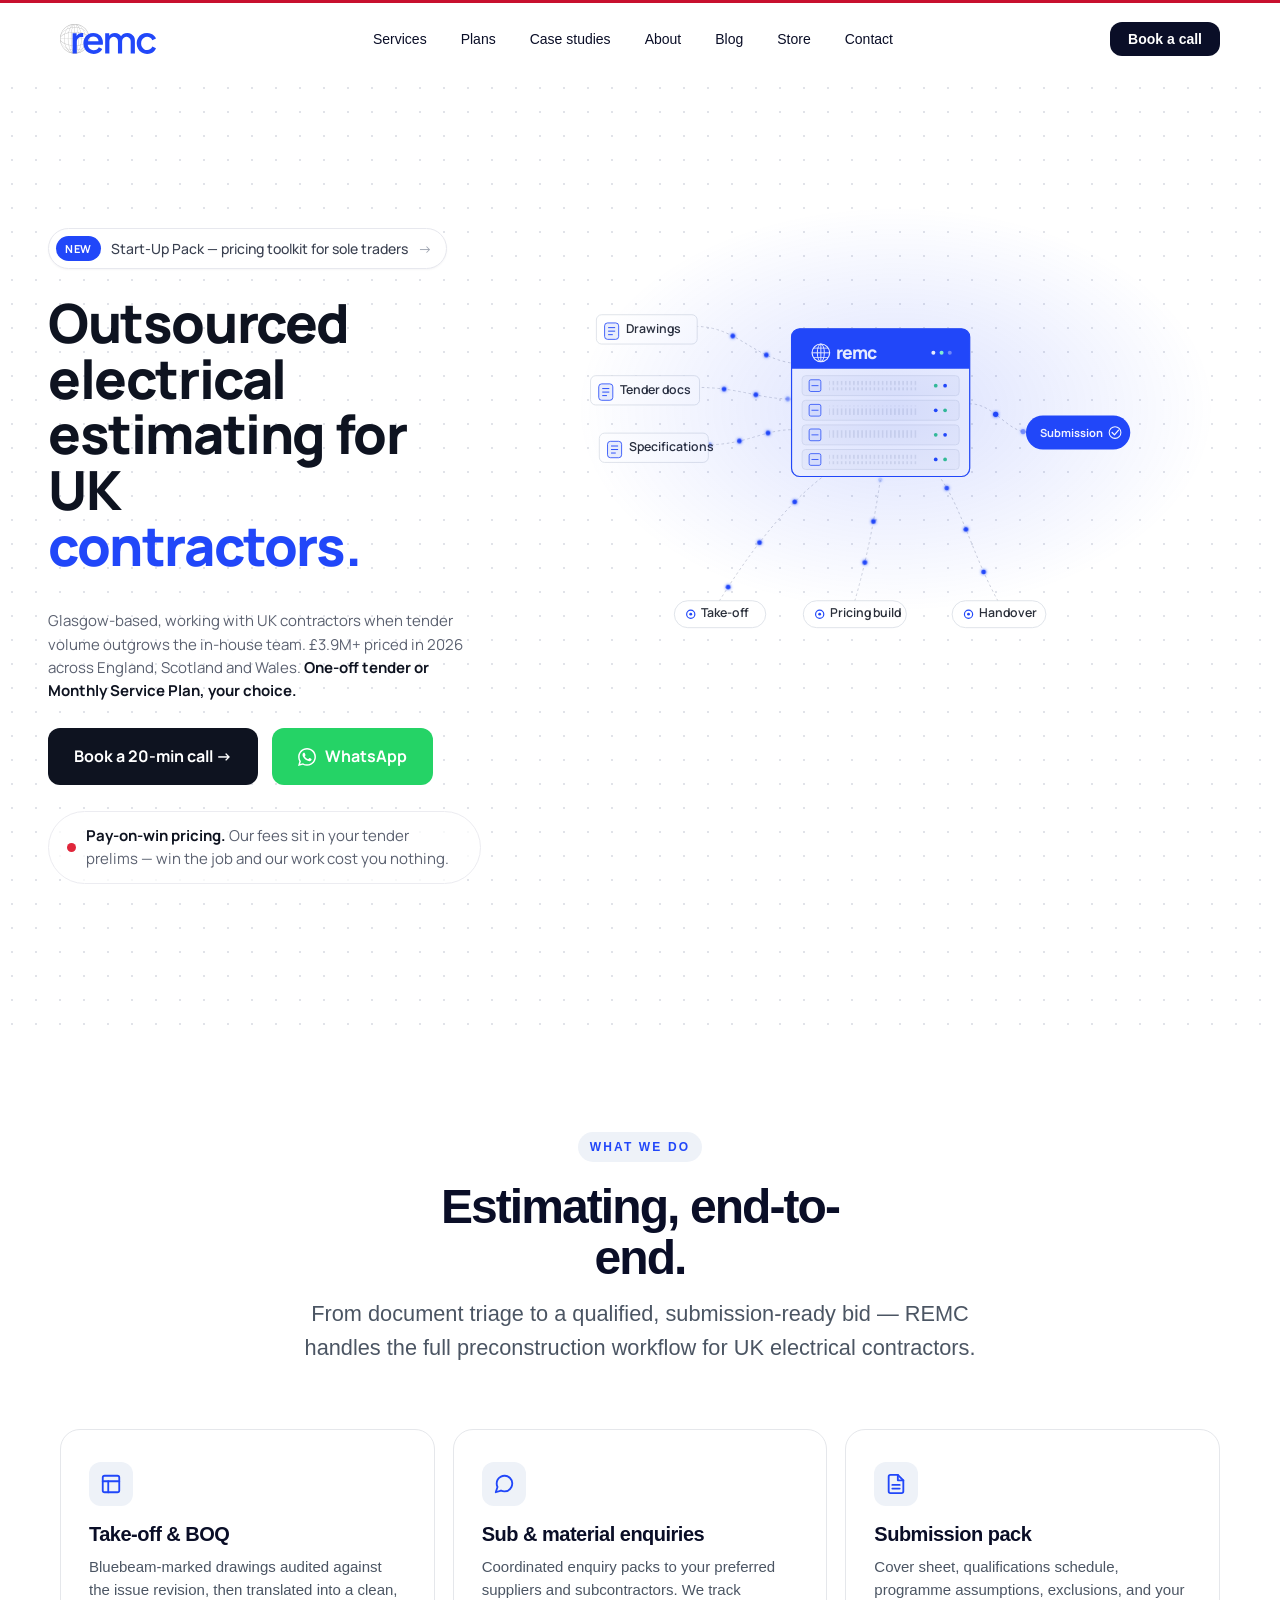
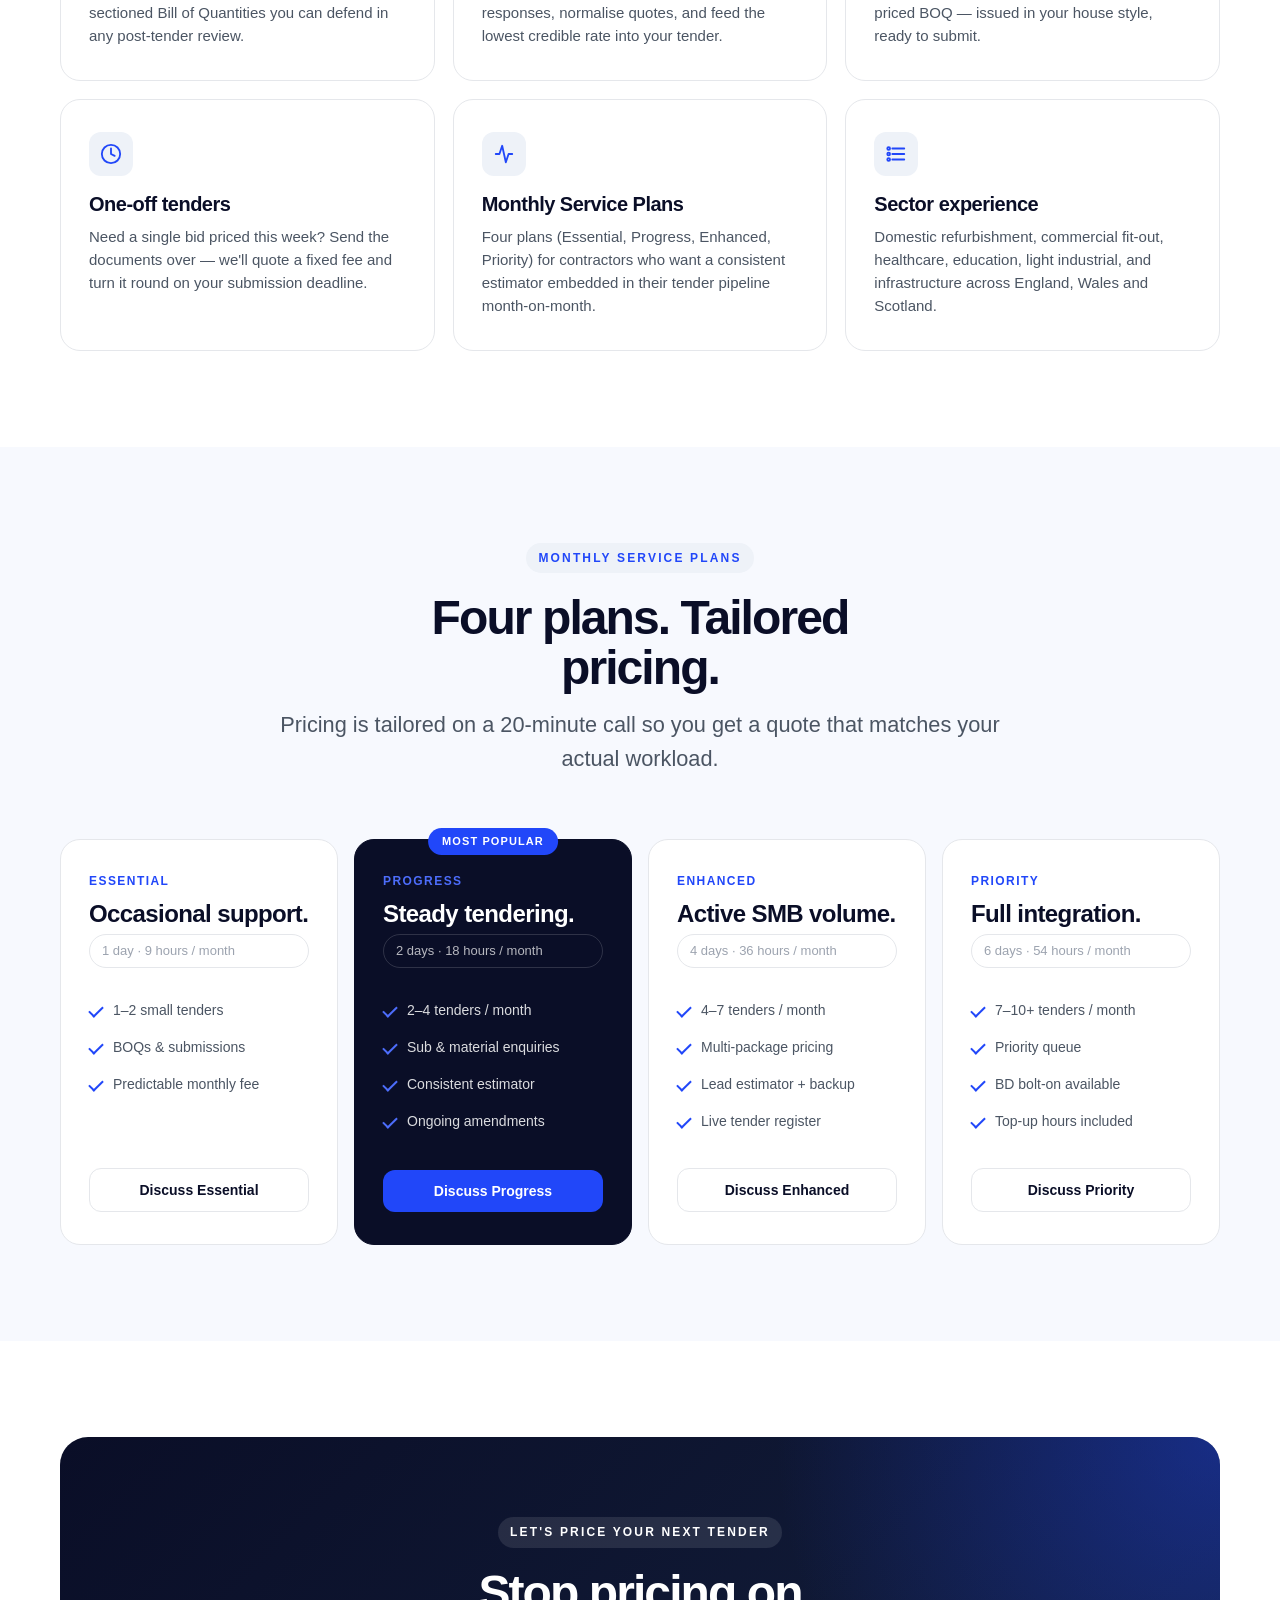
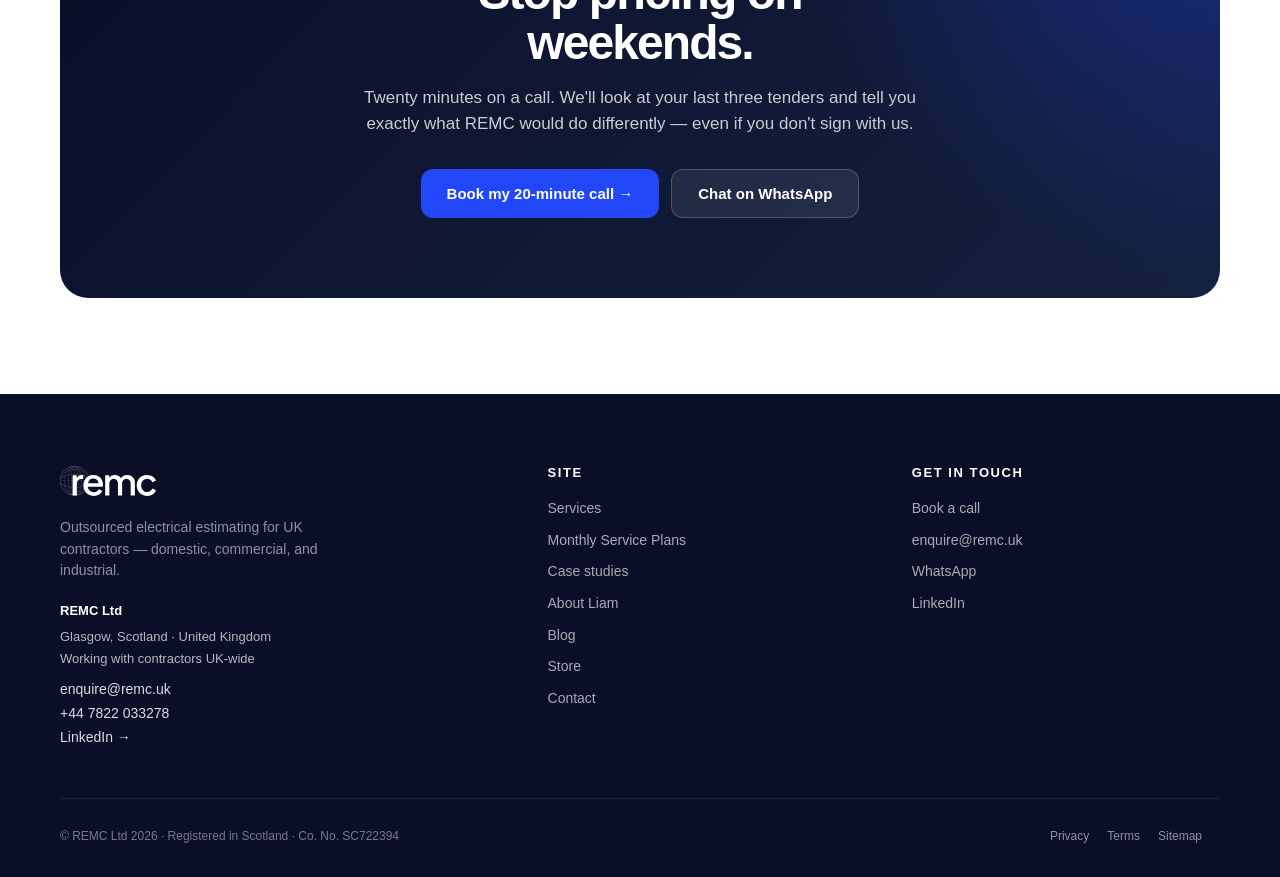
==== commit d0837026: "Add mobile hamburger nav to all pages; fix hero SVG width on mobile - styles.css: add .nav-toggle ha" ====
--- a/index.html
+++ b/index.html
@@ -162,7 +162,7 @@
       .remc-hero-copy  { text-align: center; align-items: center; gap: 16px; }
       .remc-ctas, .remc-usp { justify-content: center; }
       .remc-anim       { order: -1; width: 100%; }
-      .remc-svg        { max-height: 240px; }
+      .remc-svg        { max-height: none; }
       .remc-h1         { font-size: 36px; }
       .remc-usp        { display: none; } /* hide below fold on mobile — buttons first */
     }
@@ -232,7 +232,7 @@
   <header id="header">
     <div class="container">
       <nav class="nav">
-        <a href="#" class="logo" aria-label="REMC — home"><img src="logo.svg" alt="REMC" class="logo-img" width="96" height="30"></a>
+        <a href="index.html" class="logo" aria-label="REMC — home"><img src="logo.svg" alt="REMC" class="logo-img" width="96" height="30"></a>
         <ul class="nav-links">
           <li><a href="services.html">Services</a></li>
           <li><a href="plans.html">Plans</a></li>
@@ -242,8 +242,23 @@
           <li><a href="store.html">Store</a></li>
           <li><a href="contact.html">Contact</a></li>
         </ul>
-        <a href="contact.html" class="btn btn-primary">Book a call</a>
+        <a href="contact.html" class="btn btn-primary" style="display:none;" id="navCta">Book a call</a>
+        <button class="nav-toggle" id="navToggle" aria-expanded="false" aria-controls="navDrawer" aria-label="Open menu">
+          <span></span><span></span><span></span>
+        </button>
       </nav>
+    </div>
+    <div class="nav-drawer" id="navDrawer">
+      <ul>
+        <li><a href="services.html">Services</a></li>
+        <li><a href="plans.html">Plans</a></li>
+        <li><a href="case-studies.html">Case studies</a></li>
+        <li><a href="about.html">About</a></li>
+        <li><a href="blog.html">Blog</a></li>
+        <li><a href="store.html">Store</a></li>
+        <li><a href="contact.html">Contact</a></li>
+      </ul>
+      <a href="contact.html" class="btn btn-primary drawer-cta">Book a call</a>
     </div>
   </header>
 
@@ -518,6 +533,27 @@
   <script>
     const header = document.getElementById('header');
     window.addEventListener('scroll', () => header.classList.toggle('scrolled', window.scrollY > 8));
+
+    // Show desktop CTA button, hamburger handles mobile
+    const navCta = document.getElementById('navCta');
+    if (window.matchMedia('(min-width: 1024px)').matches) navCta.style.display = '';
+    window.matchMedia('(min-width: 1024px)').addEventListener('change', e => { navCta.style.display = e.matches ? '' : 'none'; });
+
+    // Mobile nav toggle
+    const navToggle = document.getElementById('navToggle');
+    const navDrawer = document.getElementById('navDrawer');
+    navToggle.addEventListener('click', () => {
+      const open = navDrawer.classList.toggle('is-open');
+      navToggle.setAttribute('aria-expanded', open);
+      document.body.style.overflow = open ? 'hidden' : '';
+    });
+    navDrawer.addEventListener('click', e => {
+      if (e.target.tagName === 'A') {
+        navDrawer.classList.remove('is-open');
+        navToggle.setAttribute('aria-expanded', 'false');
+        document.body.style.overflow = '';
+      }
+    });
     document.addEventListener('click', function(e) {
       const a = e.target.closest('a');
       if (!a) return;
--- a/styles.css
+++ b/styles.css
@@ -94,6 +94,42 @@
     .nav-links a:hover { background: var(--brand-tint); color: var(--brand); }
     .nav-links a.active { background: var(--brand-tint); color: var(--brand); }
     .nav .btn { padding: 10px 18px; font-size: 14px; }
+
+    /* ── Mobile hamburger ── */
+    .nav-toggle {
+      display: flex; flex-direction: column; justify-content: center; gap: 5px;
+      width: 40px; height: 40px; background: none; border: none; cursor: pointer;
+      padding: 8px; border-radius: 8px; flex-shrink: 0;
+    }
+    .nav-toggle span {
+      display: block; width: 22px; height: 2px;
+      background: var(--ink); border-radius: 2px;
+      transition: transform 0.22s ease, opacity 0.22s ease;
+    }
+    .nav-toggle[aria-expanded="true"] span:nth-child(1) { transform: translateY(7px) rotate(45deg); }
+    .nav-toggle[aria-expanded="true"] span:nth-child(2) { opacity: 0; }
+    .nav-toggle[aria-expanded="true"] span:nth-child(3) { transform: translateY(-7px) rotate(-45deg); }
+    @media (min-width: 1024px) { .nav-toggle { display: none; } }
+
+    /* Mobile nav drawer */
+    .nav-drawer {
+      display: none;
+      position: absolute; top: 72px; left: 0; right: 0;
+      background: rgba(255,255,255,0.97);
+      backdrop-filter: saturate(180%) blur(14px);
+      -webkit-backdrop-filter: saturate(180%) blur(14px);
+      border-bottom: 1px solid var(--divider-soft);
+      padding: 16px 24px 24px;
+      z-index: 99;
+    }
+    .nav-drawer.is-open { display: block; }
+    .nav-drawer ul { list-style: none; display: flex; flex-direction: column; gap: 4px; }
+    .nav-drawer ul a {
+      display: block; font-size: 16px; font-weight: 500; color: var(--ink);
+      padding: 12px 16px; border-radius: 10px; transition: background 0.15s;
+    }
+    .nav-drawer ul a:hover, .nav-drawer ul a.active { background: var(--brand-tint); color: var(--brand); }
+    .nav-drawer .drawer-cta { margin-top: 12px; display: block; width: 100%; text-align: center; }
 
     /* HERO */
     .hero {
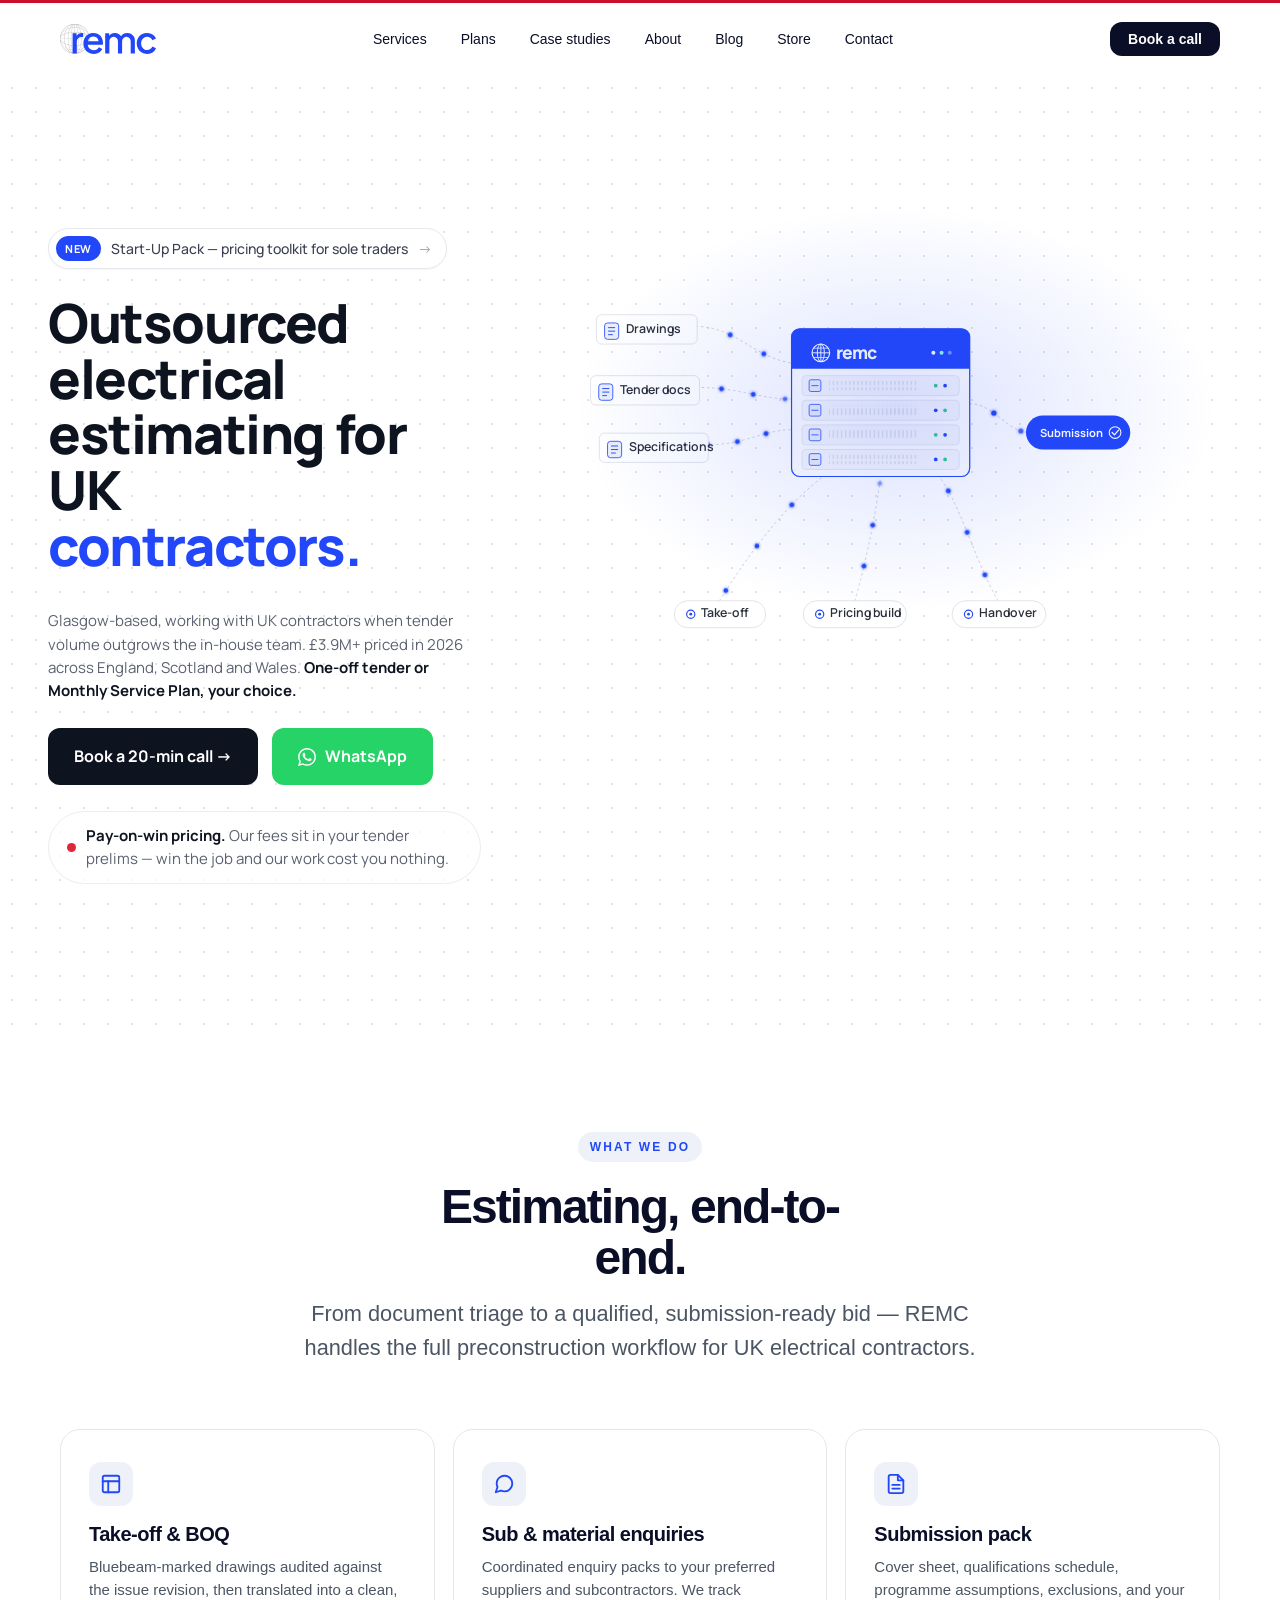
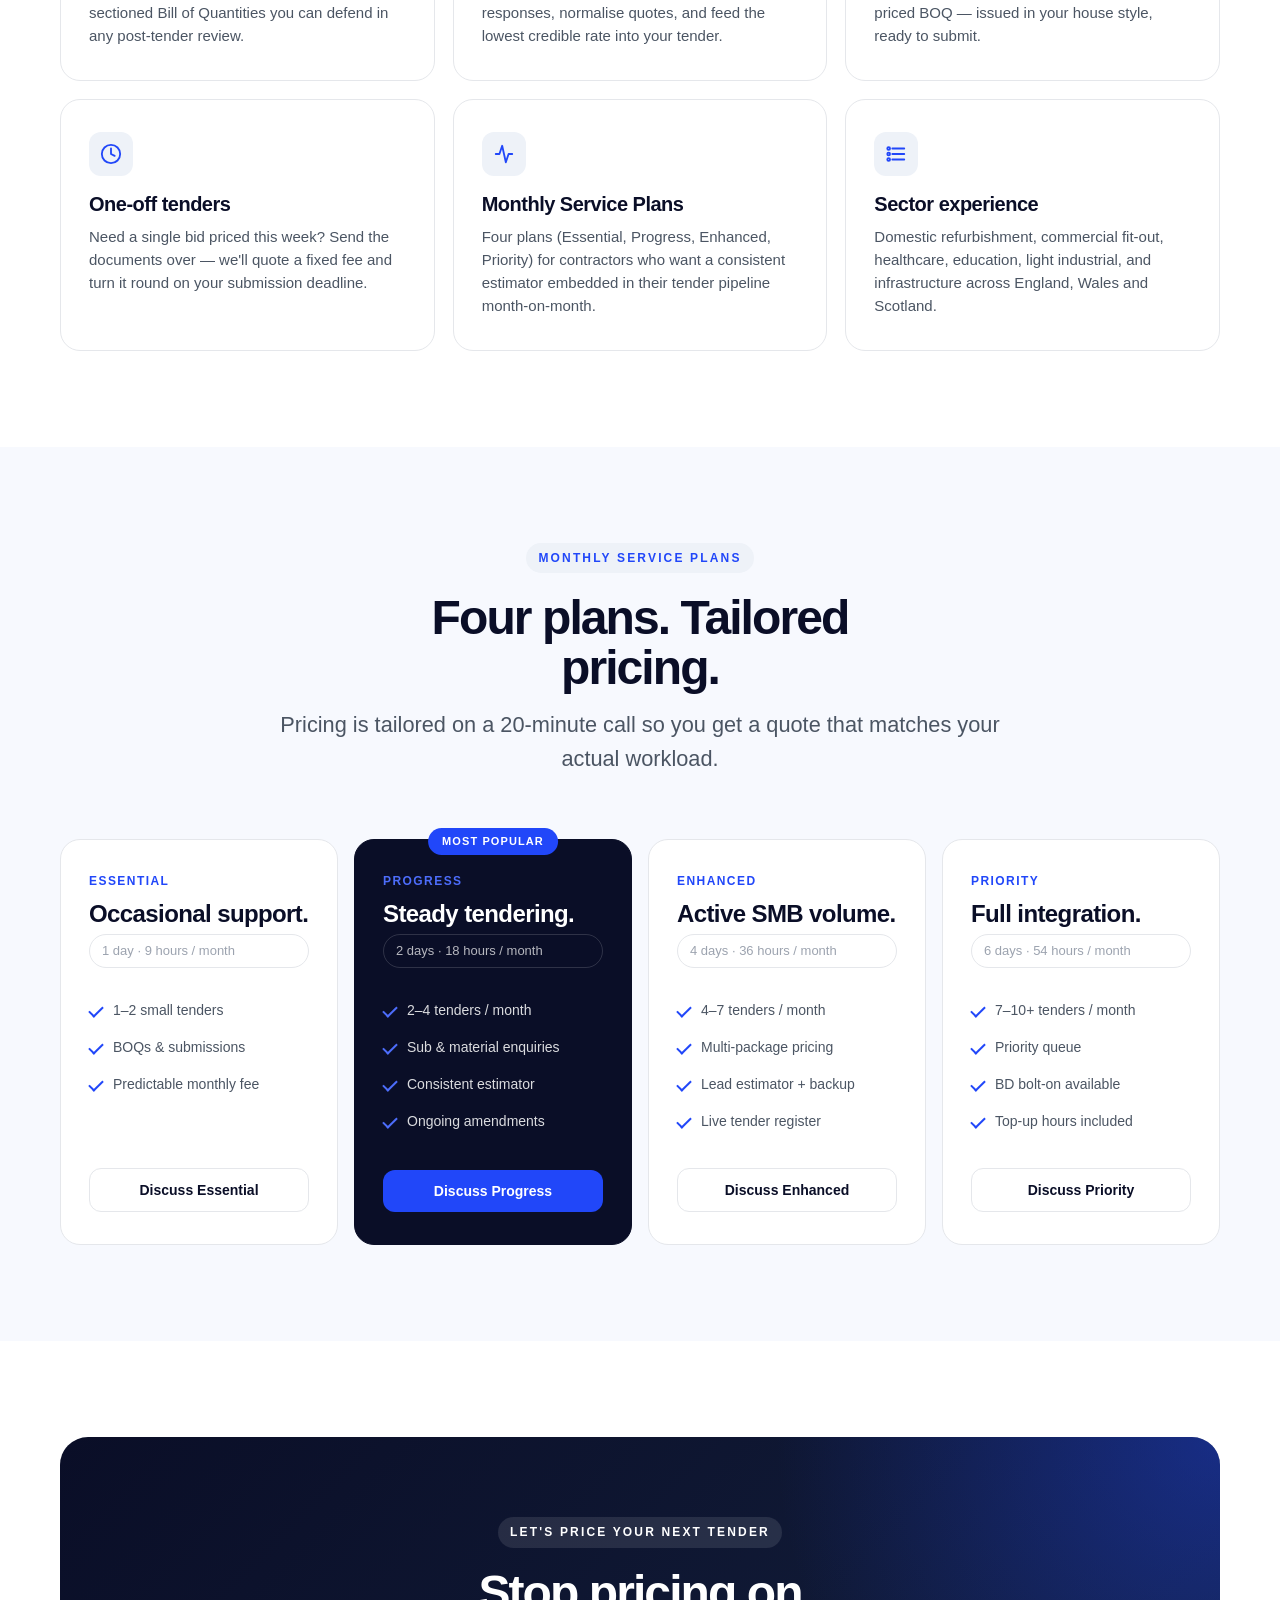
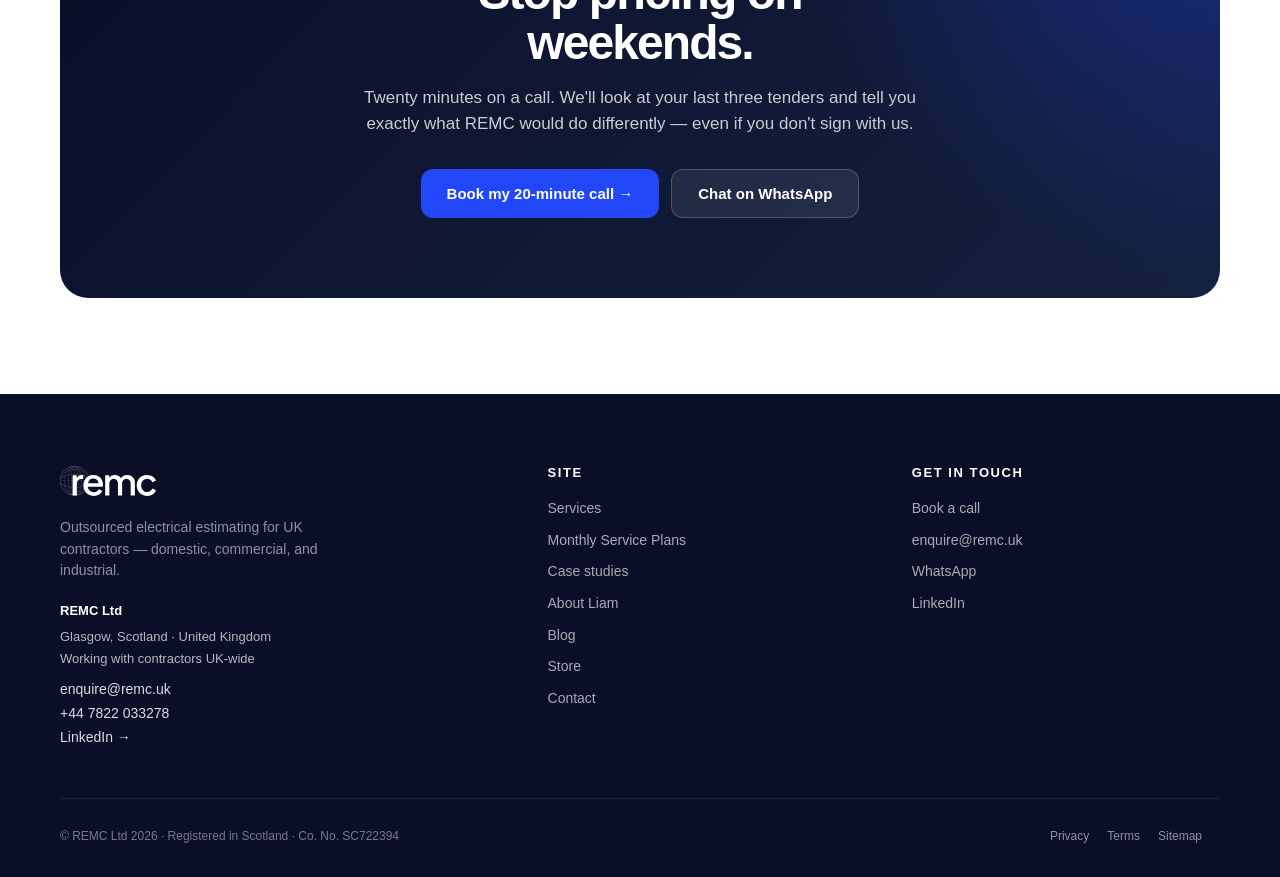
==== commit 7bb16378: "Mobile hero: clip top dead space in SVG animation" ====
--- a/index.html
+++ b/index.html
@@ -161,8 +161,8 @@
       .remc-hero-grid  { grid-template-columns: 1fr; gap: 12px; padding: 24px 20px 32px; }
       .remc-hero-copy  { text-align: center; align-items: center; gap: 16px; }
       .remc-ctas, .remc-usp { justify-content: center; }
-      .remc-anim       { order: -1; width: 100%; }
-      .remc-svg        { max-height: none; }
+      .remc-anim       { order: -1; width: 100%; overflow: hidden; }
+      .remc-svg        { max-height: none; margin-top: -18%; }
       .remc-h1         { font-size: 36px; }
       .remc-usp        { display: none; } /* hide below fold on mobile — buttons first */
     }
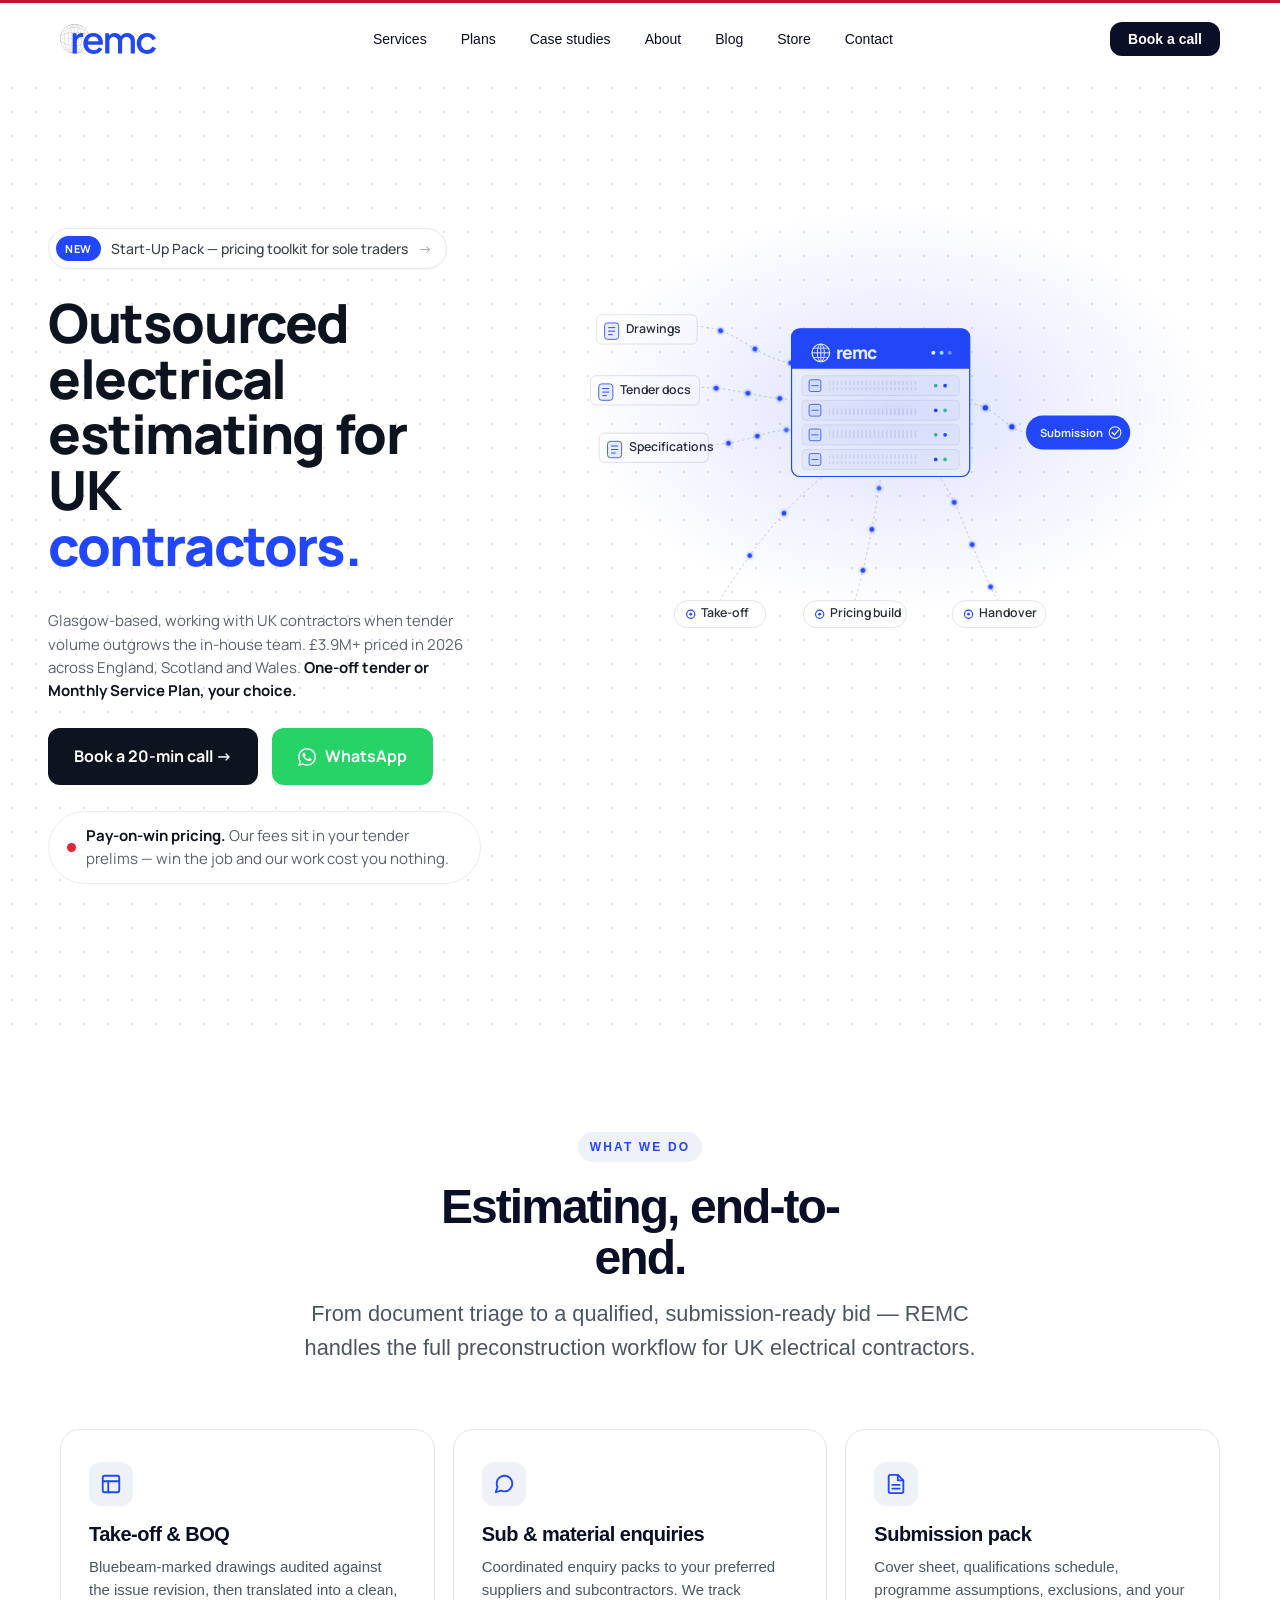
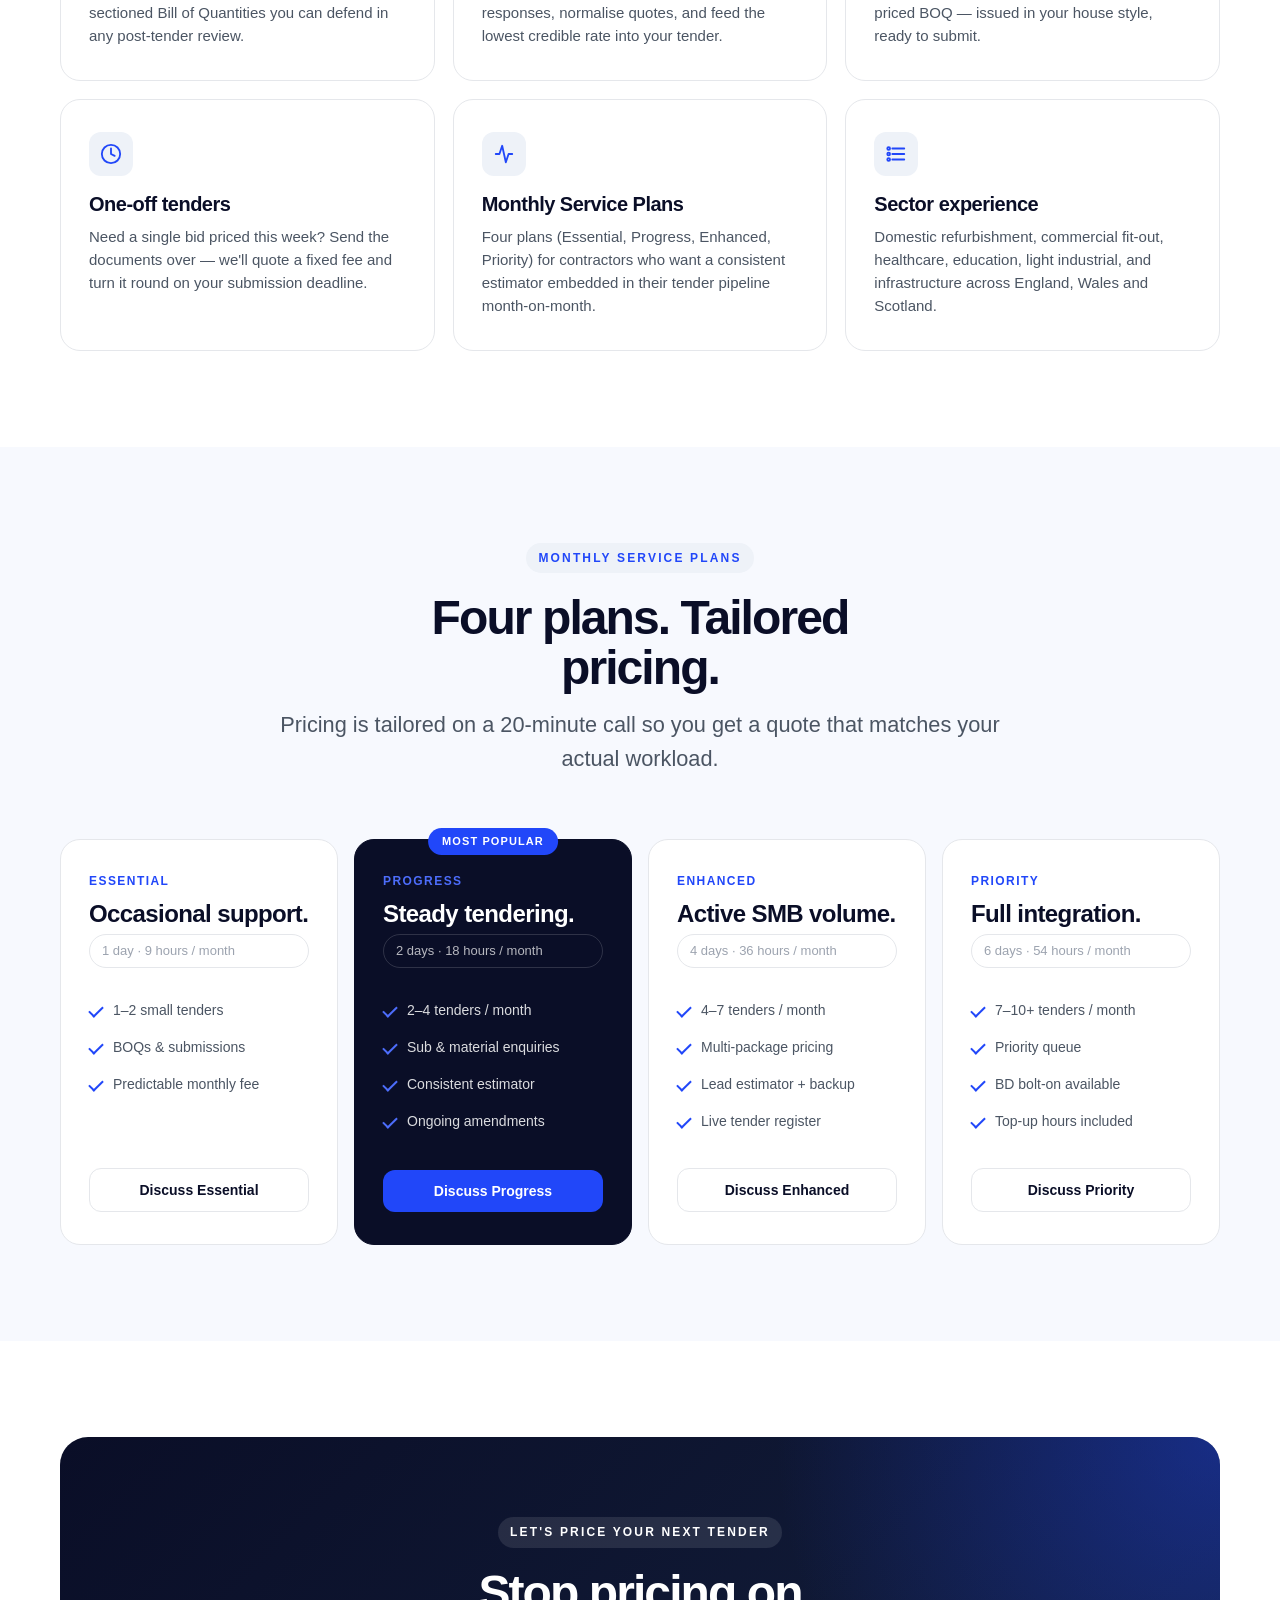
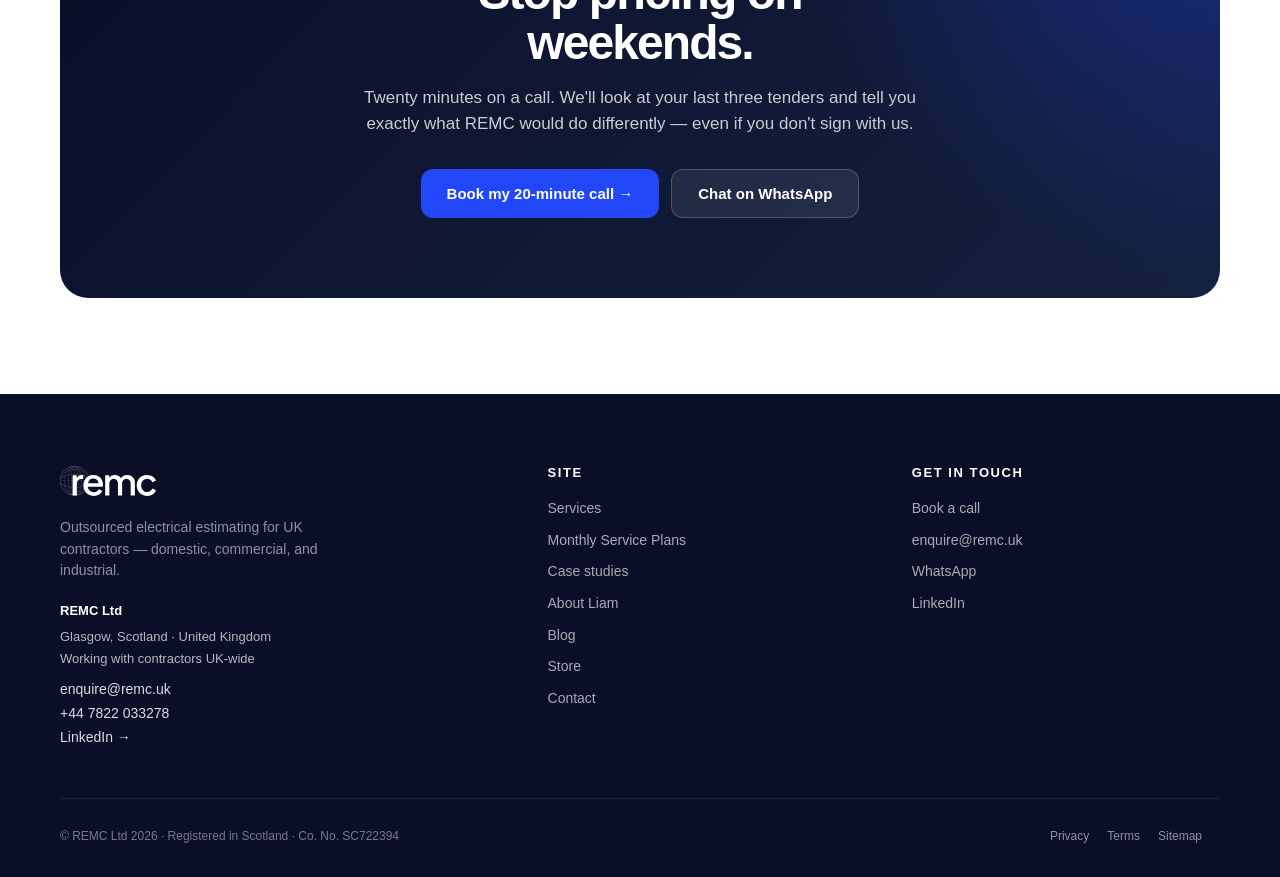
==== commit 1843bd95: "Mobile hero: negative margin-top on anim wrapper (not clip)" ====
--- a/index.html
+++ b/index.html
@@ -161,8 +161,8 @@
       .remc-hero-grid  { grid-template-columns: 1fr; gap: 12px; padding: 24px 20px 32px; }
       .remc-hero-copy  { text-align: center; align-items: center; gap: 16px; }
       .remc-ctas, .remc-usp { justify-content: center; }
-      .remc-anim       { order: -1; width: 100%; overflow: hidden; }
-      .remc-svg        { max-height: none; margin-top: -18%; }
+      .remc-anim       { order: -1; width: 100%; margin-top: -14%; }
+      .remc-svg        { max-height: none; }
       .remc-h1         { font-size: 36px; }
       .remc-usp        { display: none; } /* hide below fold on mobile — buttons first */
     }
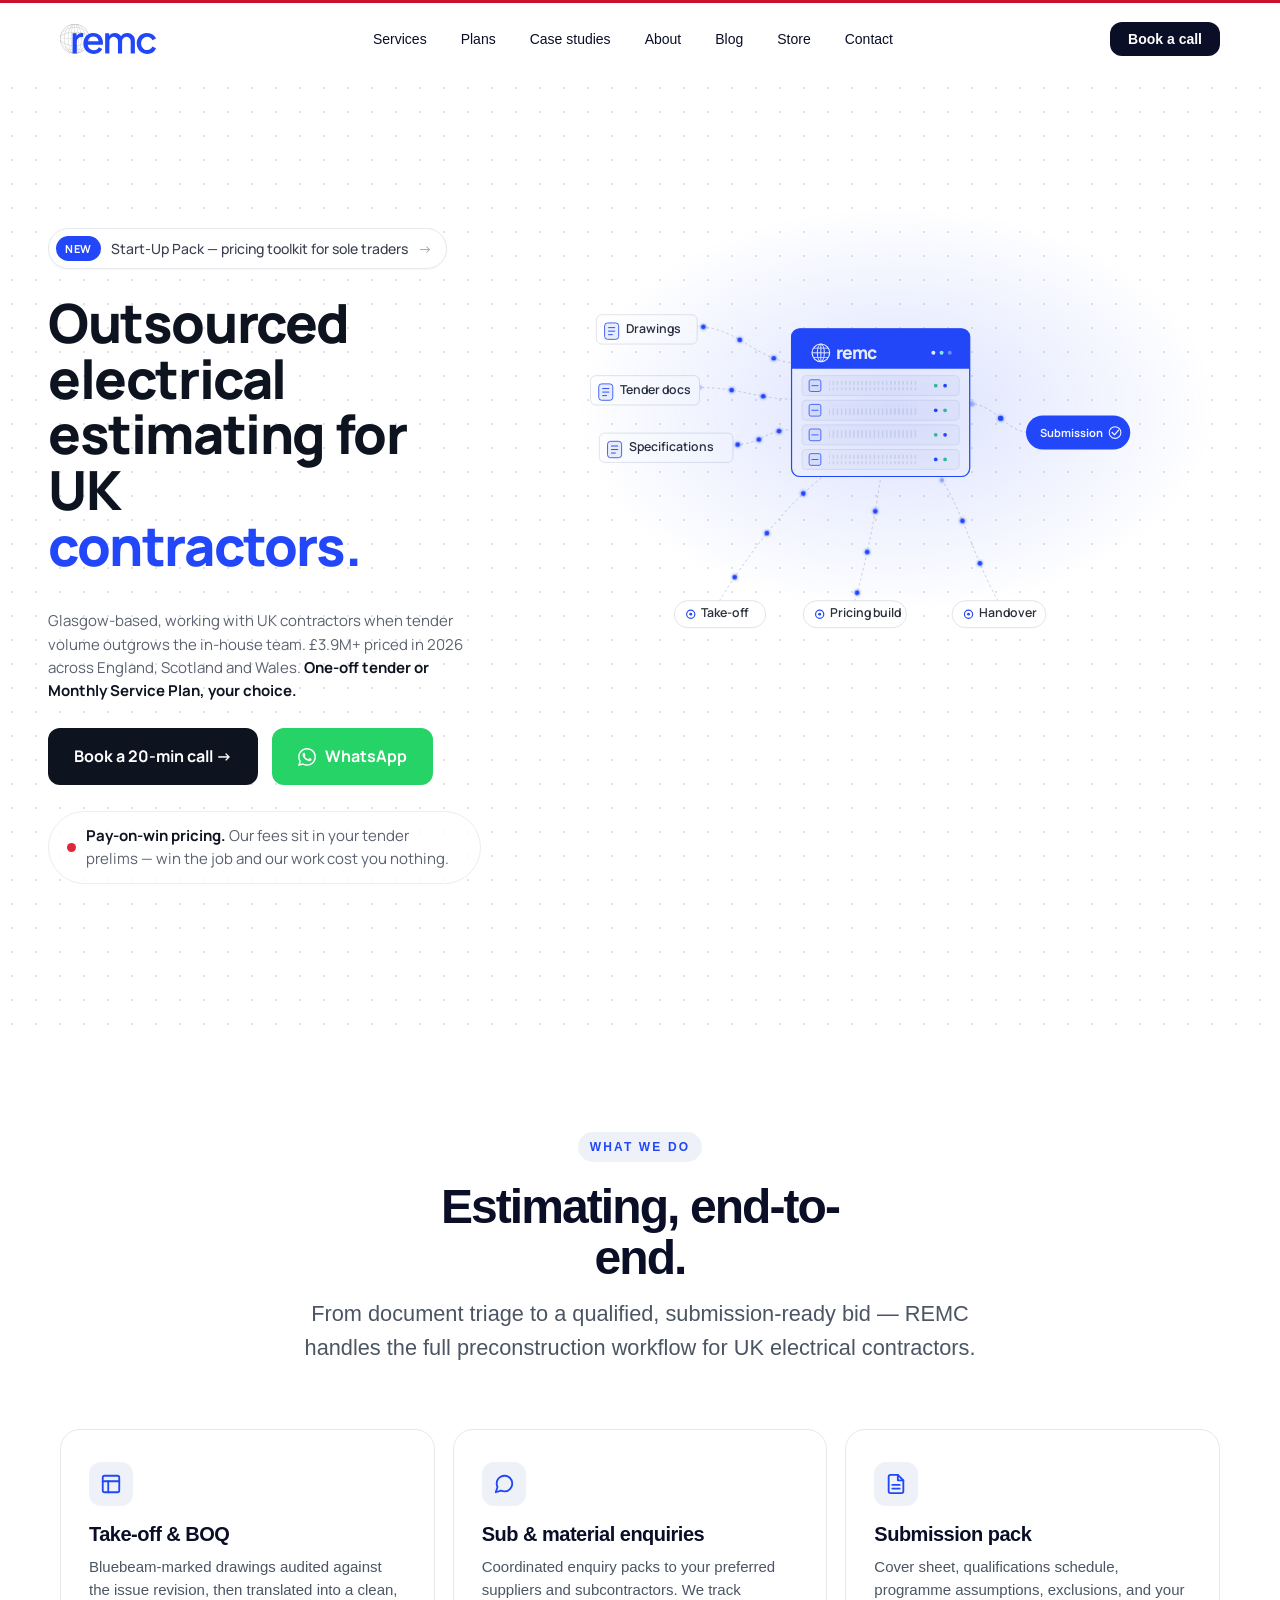
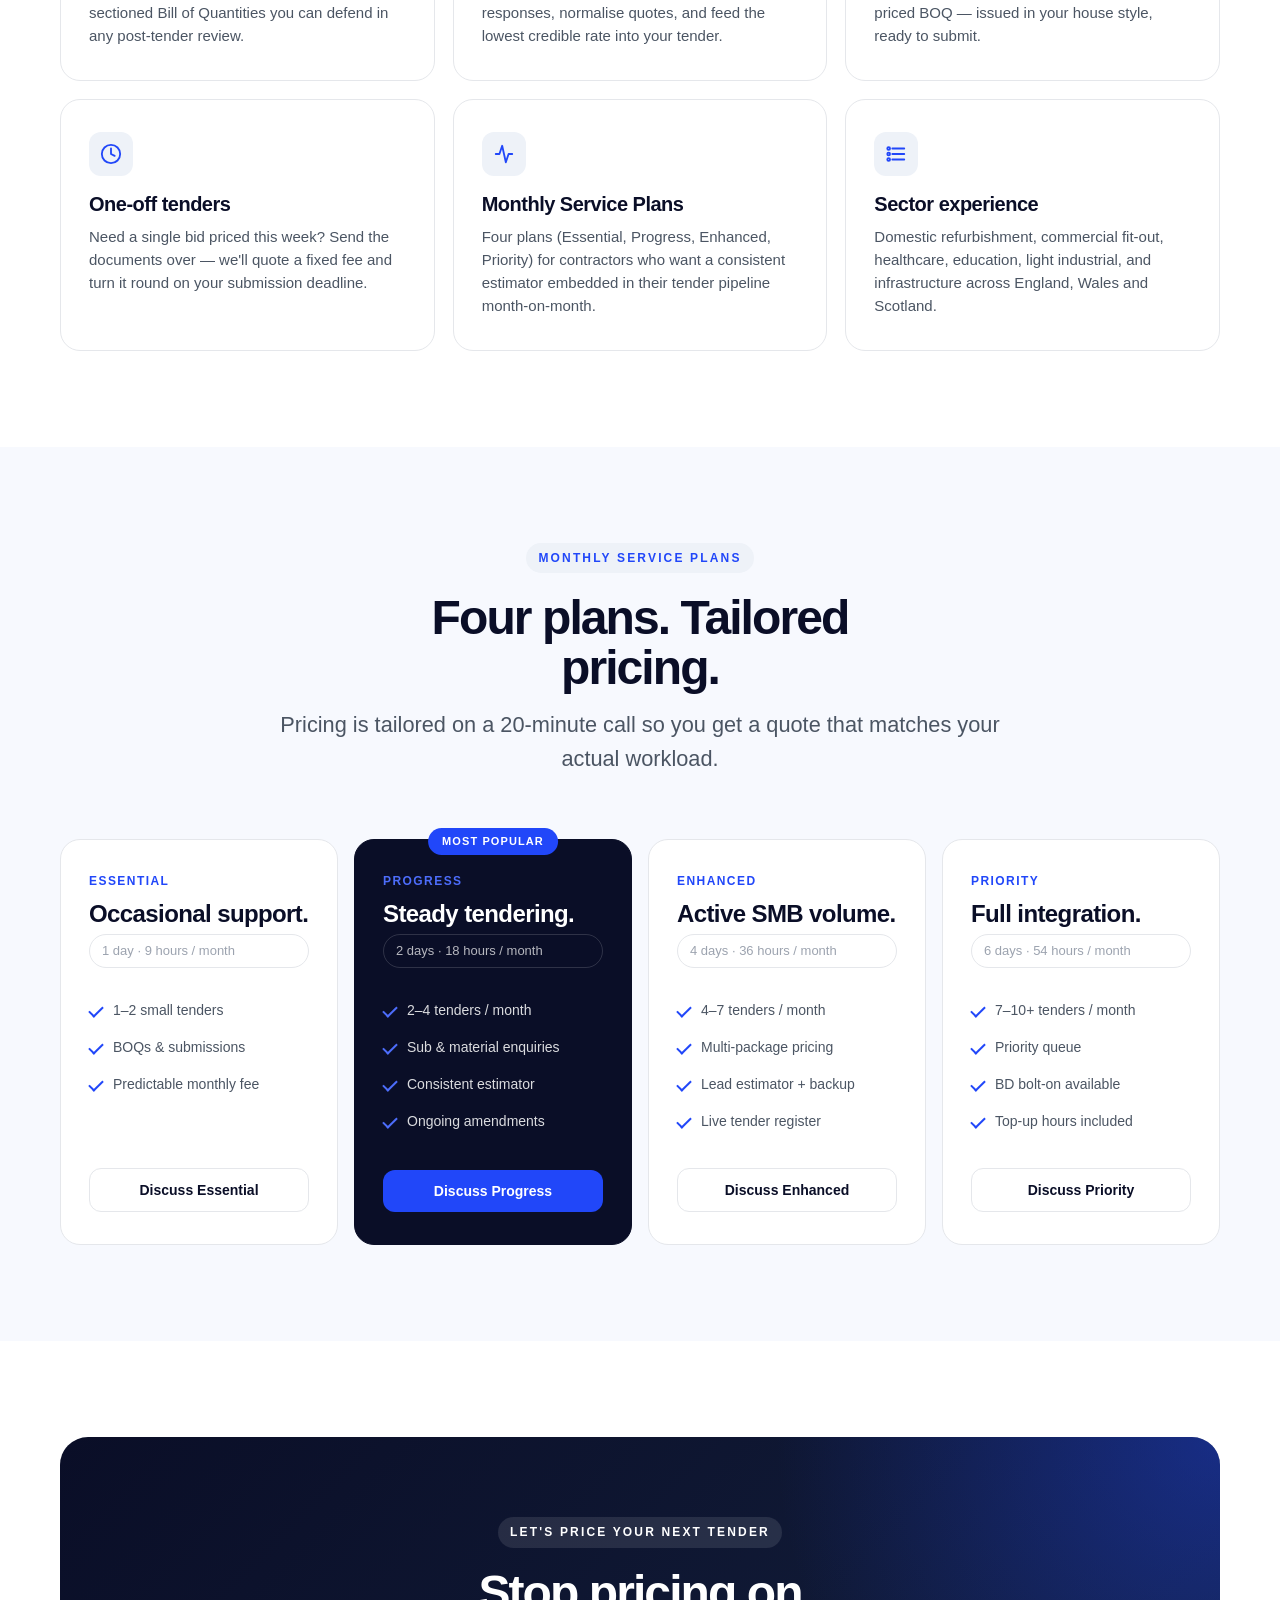
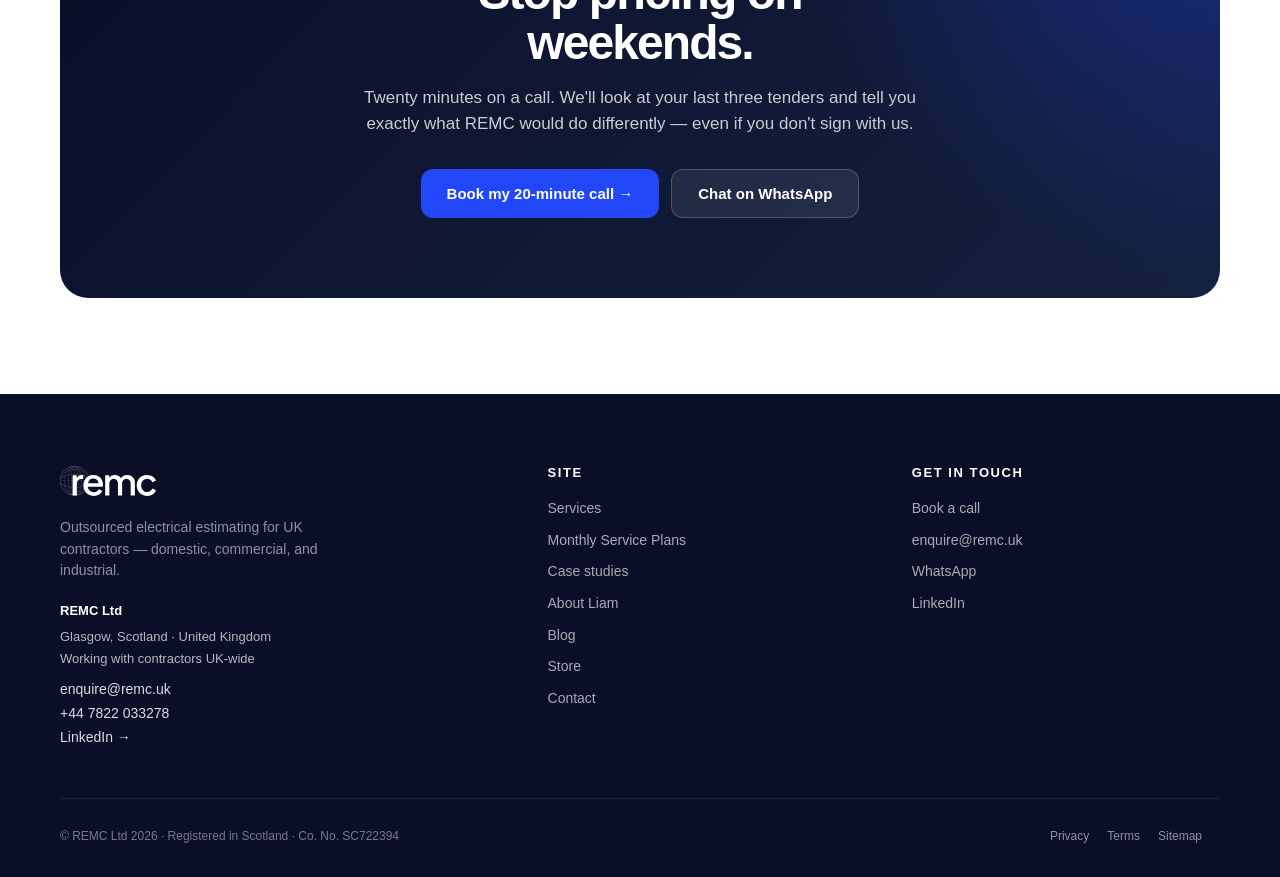
==== commit 5a9e25b6: "Fix Specifications box in hero animation being too narrow for its label" ====
--- a/index.html
+++ b/index.html
@@ -304,7 +304,7 @@
             <filter id="remcGlow" x="-120%" y="-120%" width="340%" height="340%"><feGaussianBlur stdDeviation="3" result="b"></feGaussianBlur><feMerge><feMergeNode in="b"></feMergeNode><feMergeNode in="SourceGraphic"></feMergeNode></feMerge></filter>
             <path id="rp1" d="M285,168 C 360,168 388,232 470,232" fill="none"></path>
             <path id="rp2" d="M286,272 C 360,272 392,292 450,292" fill="none"></path>
-            <path id="rp3" d="M302,370 C 372,370 398,344 452,344" fill="none"></path>
+            <path id="rp3" d="M344,370 C 404,370 398,344 452,344" fill="none"></path>
             <path id="rp4" d="M325,636 C 372,560 436,474 502,424" fill="none"></path>
             <path id="rp5" d="M556,636 C 578,560 592,482 600,426" fill="none"></path>
             <path id="rp6" d="M800,636 C 758,560 736,472 700,424" fill="none"></path>
@@ -354,7 +354,7 @@
           <g font-family="'Manrope',sans-serif" font-weight="600" font-size="21" fill="#2a2f3a">
             <g><rect x="115" y="148" width="172" height="50" rx="9" fill="#ffffff" stroke="#dadee6" stroke-width="1.4"></rect><rect x="129" y="162" width="24" height="28" rx="5" fill="#eaeefc" stroke="#2147f9" stroke-width="1.4"></rect><line x1="135" y1="170" x2="147" y2="170" stroke="#2147f9" stroke-width="1.6"></line><line x1="135" y1="176" x2="147" y2="176" stroke="#2147f9" stroke-width="1.6"></line><line x1="135" y1="182" x2="143" y2="182" stroke="#2147f9" stroke-width="1.6"></line><text x="166" y="179">Drawings</text></g>
             <g><rect x="105" y="252" width="186" height="50" rx="9" fill="#ffffff" stroke="#dadee6" stroke-width="1.4"></rect><rect x="119" y="266" width="24" height="28" rx="5" fill="#eaeefc" stroke="#2147f9" stroke-width="1.4"></rect><line x1="125" y1="274" x2="137" y2="274" stroke="#2147f9" stroke-width="1.6"></line><line x1="125" y1="280" x2="137" y2="280" stroke="#2147f9" stroke-width="1.6"></line><line x1="125" y1="286" x2="133" y2="286" stroke="#2147f9" stroke-width="1.6"></line><text x="156" y="283">Tender docs</text></g>
-            <g><rect x="120" y="350" width="186" height="50" rx="9" fill="#ffffff" stroke="#dadee6" stroke-width="1.4"></rect><rect x="134" y="364" width="24" height="28" rx="5" fill="#eaeefc" stroke="#2147f9" stroke-width="1.4"></rect><line x1="140" y1="372" x2="152" y2="372" stroke="#2147f9" stroke-width="1.6"></line><line x1="140" y1="378" x2="152" y2="378" stroke="#2147f9" stroke-width="1.6"></line><line x1="140" y1="384" x2="148" y2="384" stroke="#2147f9" stroke-width="1.6"></line><text x="171" y="381">Specifications</text></g>
+            <g><rect x="120" y="350" width="228" height="50" rx="9" fill="#ffffff" stroke="#dadee6" stroke-width="1.4"></rect><rect x="134" y="364" width="24" height="28" rx="5" fill="#eaeefc" stroke="#2147f9" stroke-width="1.4"></rect><line x1="140" y1="372" x2="152" y2="372" stroke="#2147f9" stroke-width="1.6"></line><line x1="140" y1="378" x2="152" y2="378" stroke="#2147f9" stroke-width="1.6"></line><line x1="140" y1="384" x2="148" y2="384" stroke="#2147f9" stroke-width="1.6"></line><text x="171" y="381">Specifications</text></g>
           </g>
           <g font-family="'Manrope',sans-serif" font-weight="600" font-size="21" fill="#2a2f3a">
             <g><rect x="248" y="636" width="156" height="46" rx="23" fill="#ffffff" stroke="#dadee6" stroke-width="1.4"></rect><circle cx="276" cy="659" r="7" fill="none" stroke="#2147f9" stroke-width="2"></circle><circle cx="276" cy="659" r="2.4" fill="#2147f9"></circle><text x="294" y="664">Take-off</text></g>
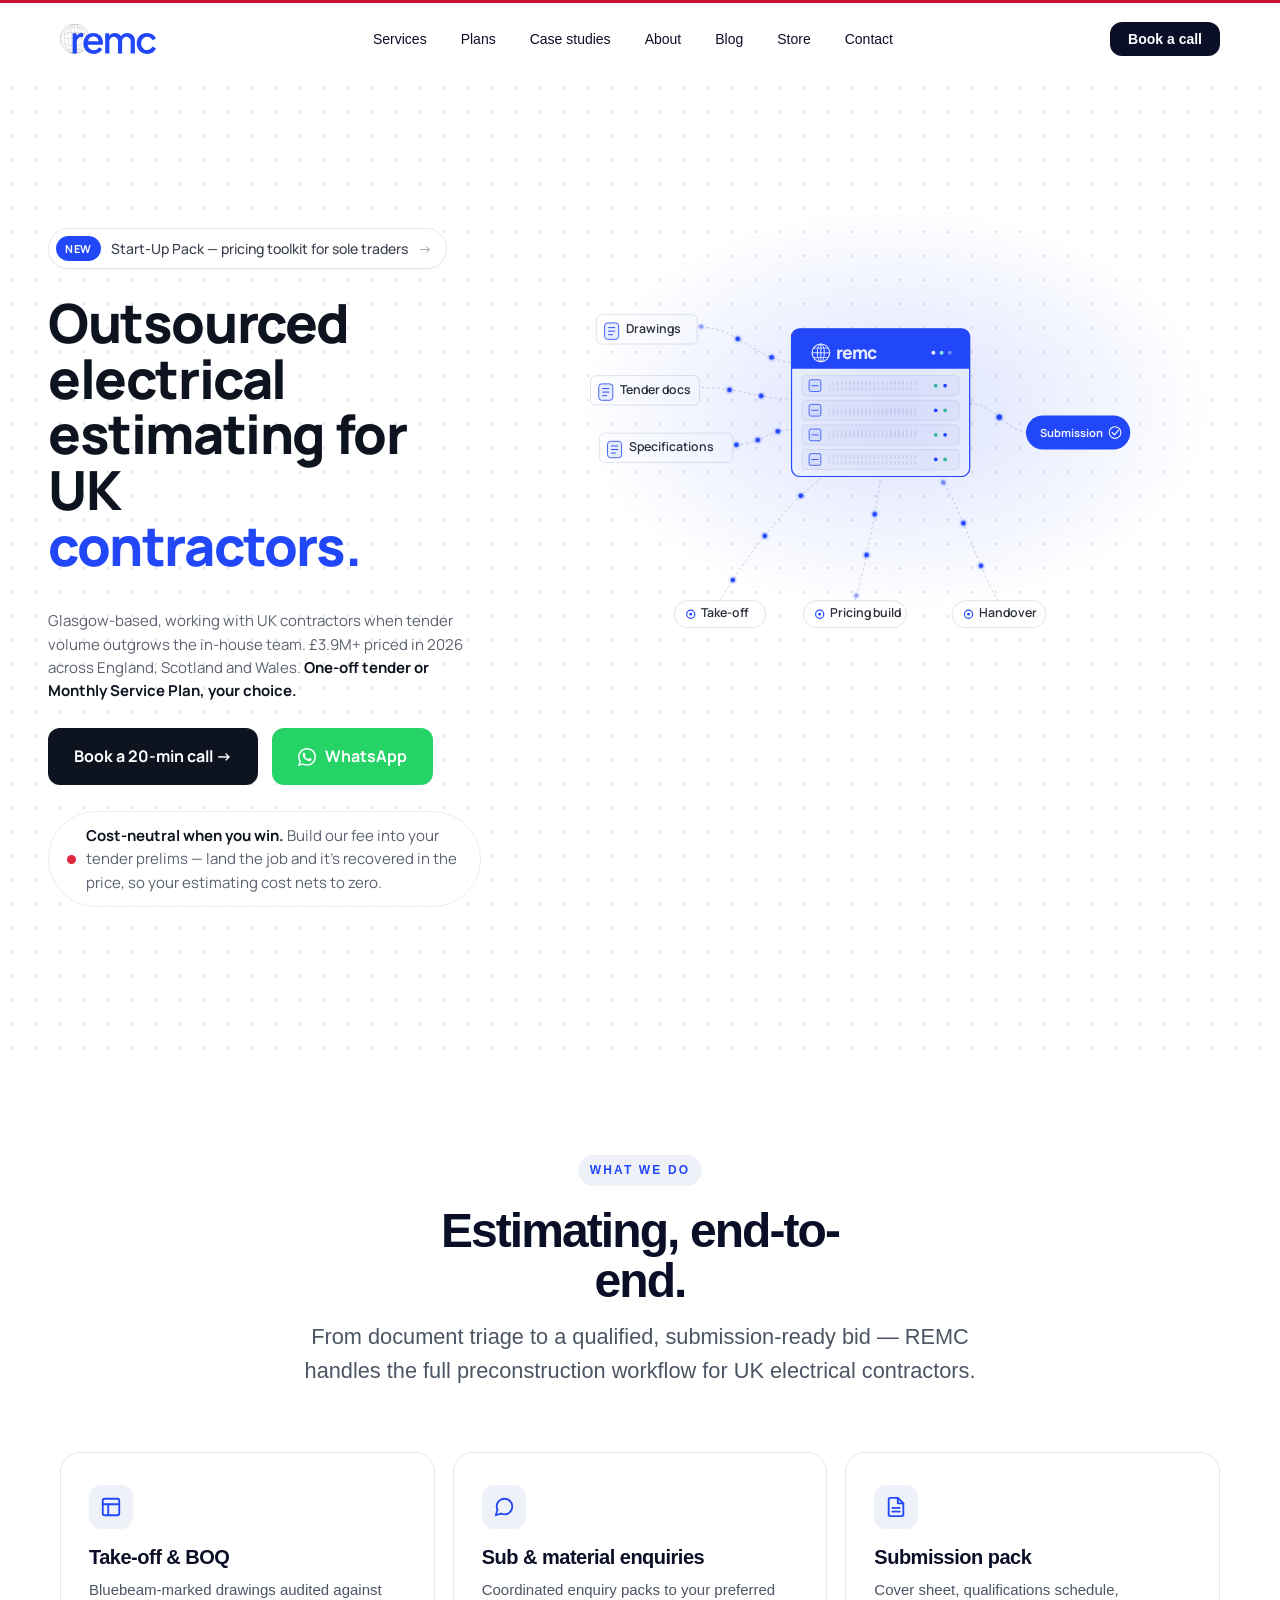
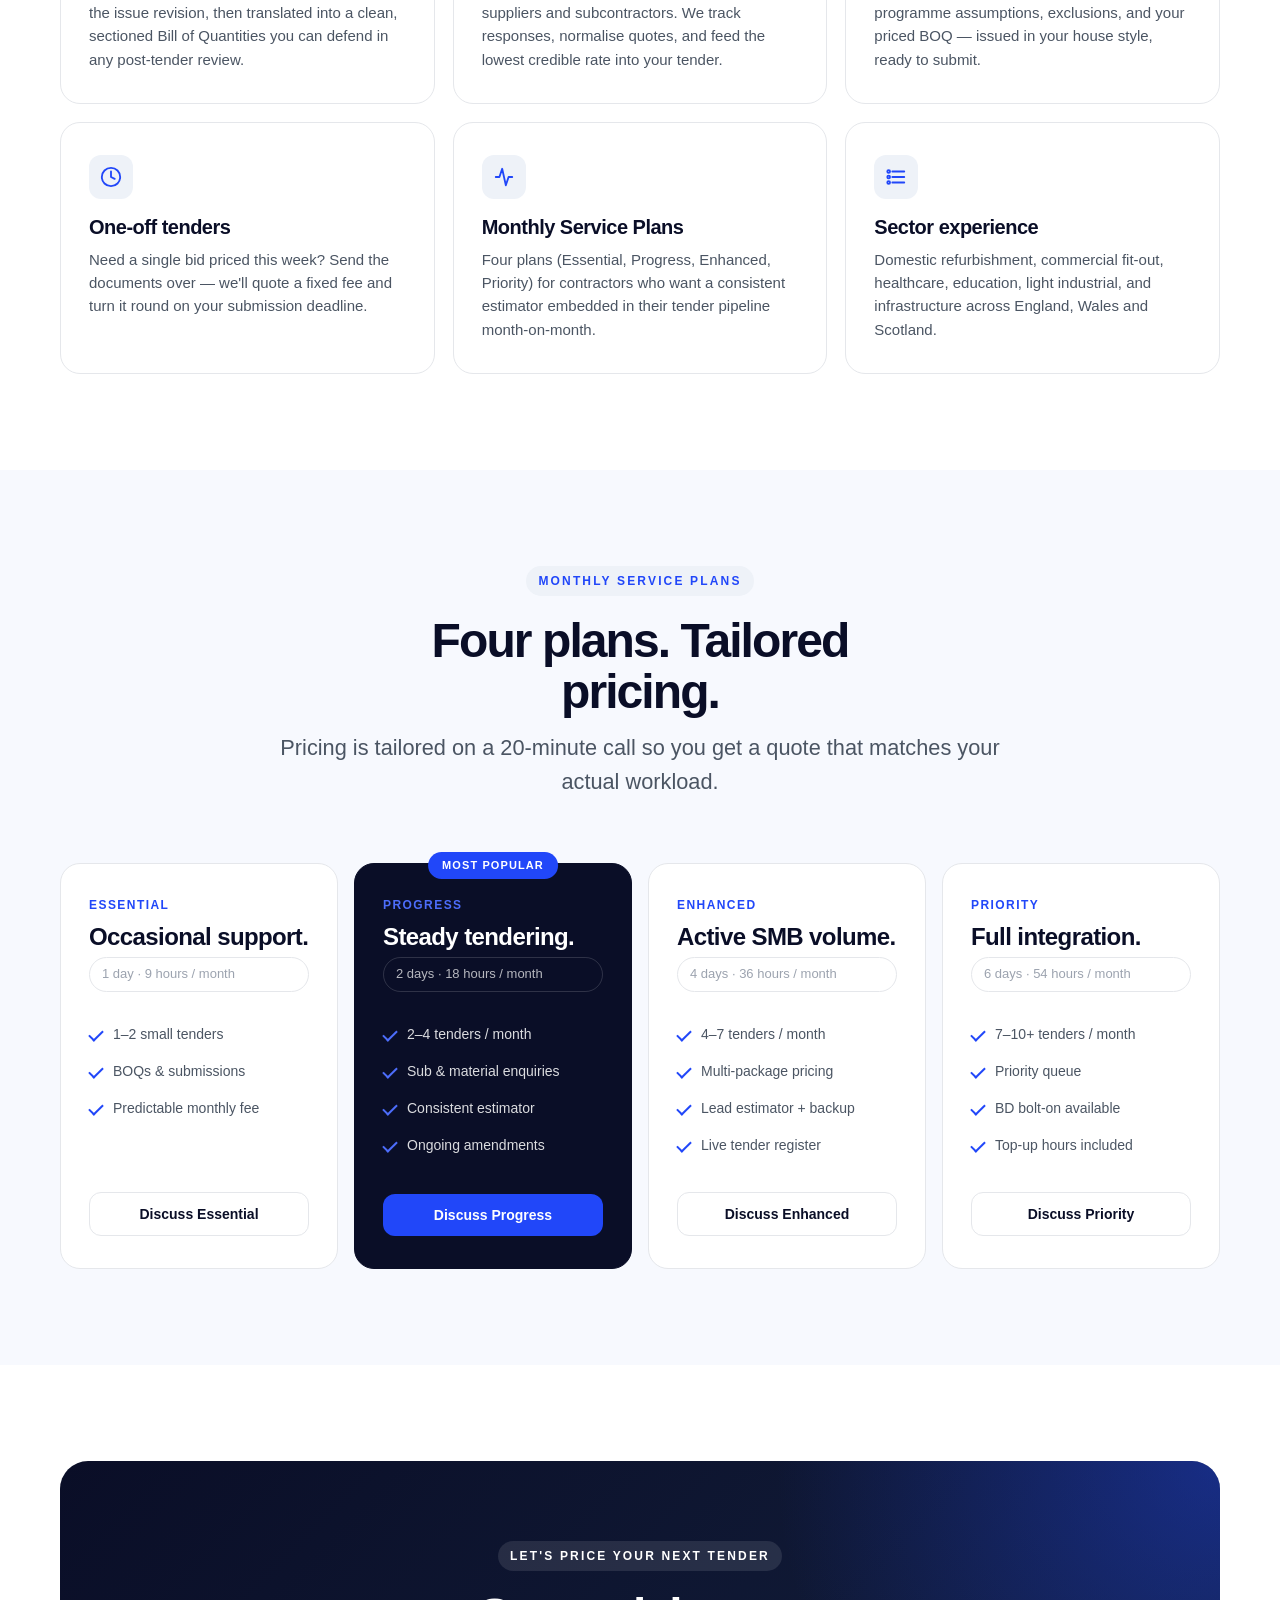
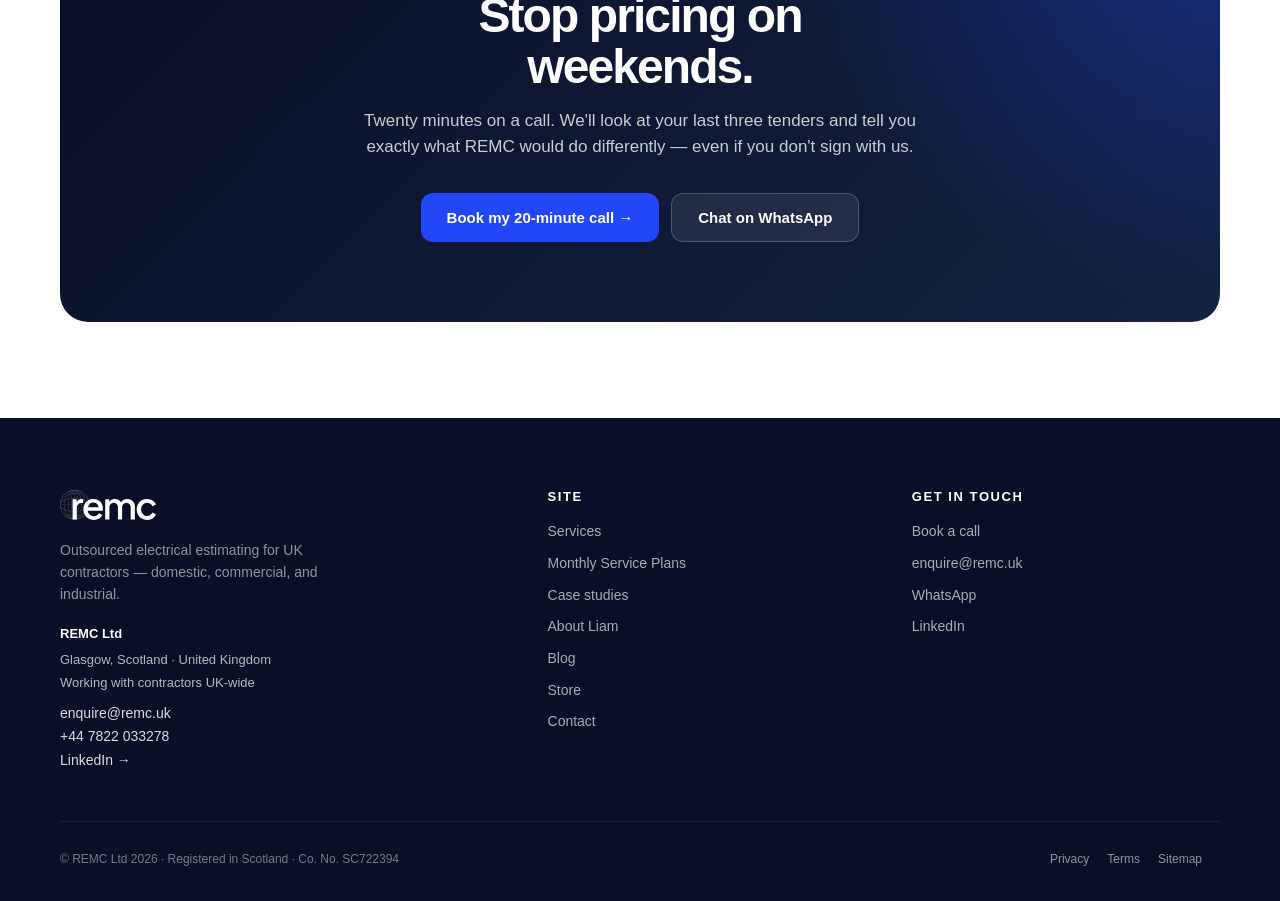
==== commit f6b8c5f3: "Reword homepage pricing USP: pay-on-win -> cost-neutral when you win Clarify that the fee is always " ====
--- a/index.html
+++ b/index.html
@@ -293,7 +293,7 @@
         </div>
         <div class="remc-usp">
           <span class="remc-usp-dot"></span>
-          <span><strong>Pay-on-win pricing.</strong> Our fees sit in your tender prelims — win the job and our work cost you nothing.</span>
+          <span><strong>Cost-neutral when you win.</strong> Build our fee into your tender prelims — land the job and it's recovered in the price, so your estimating cost nets to zero.</span>
         </div>
       </div>
       <div class="remc-anim">
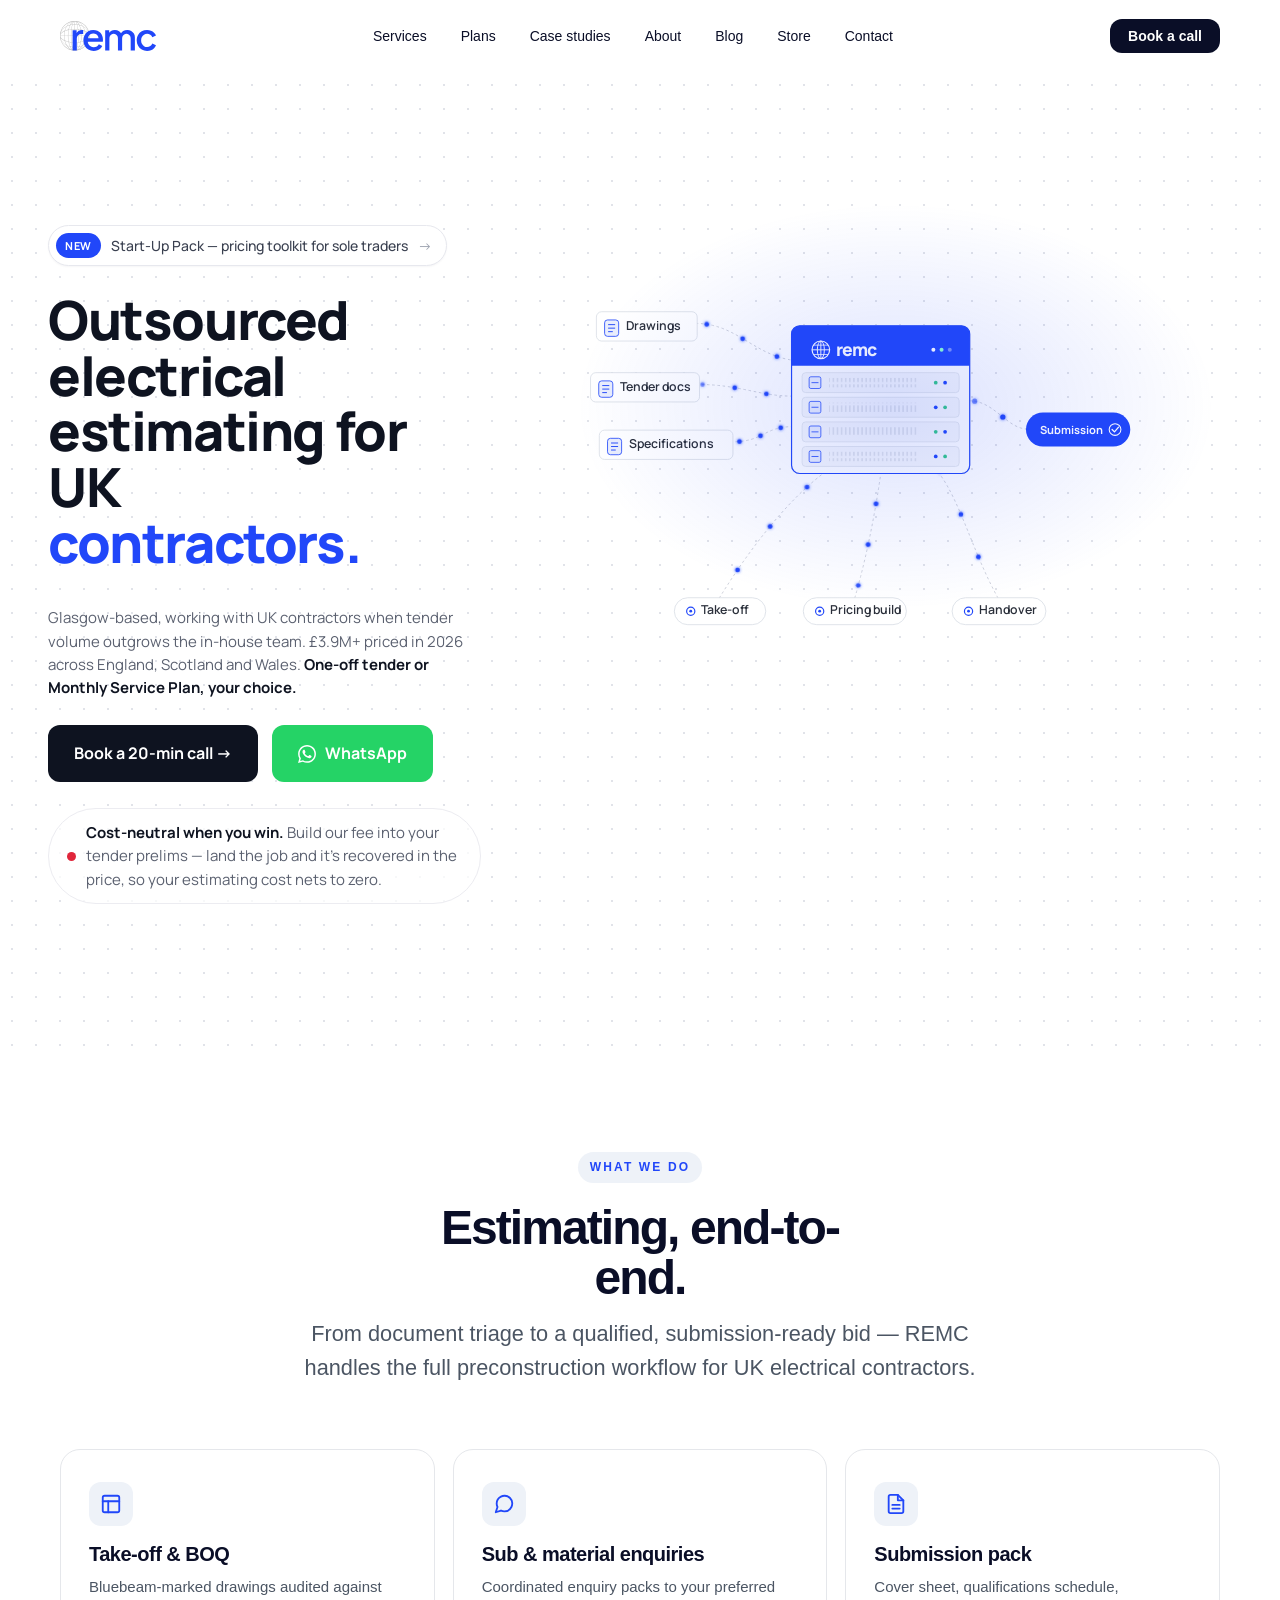
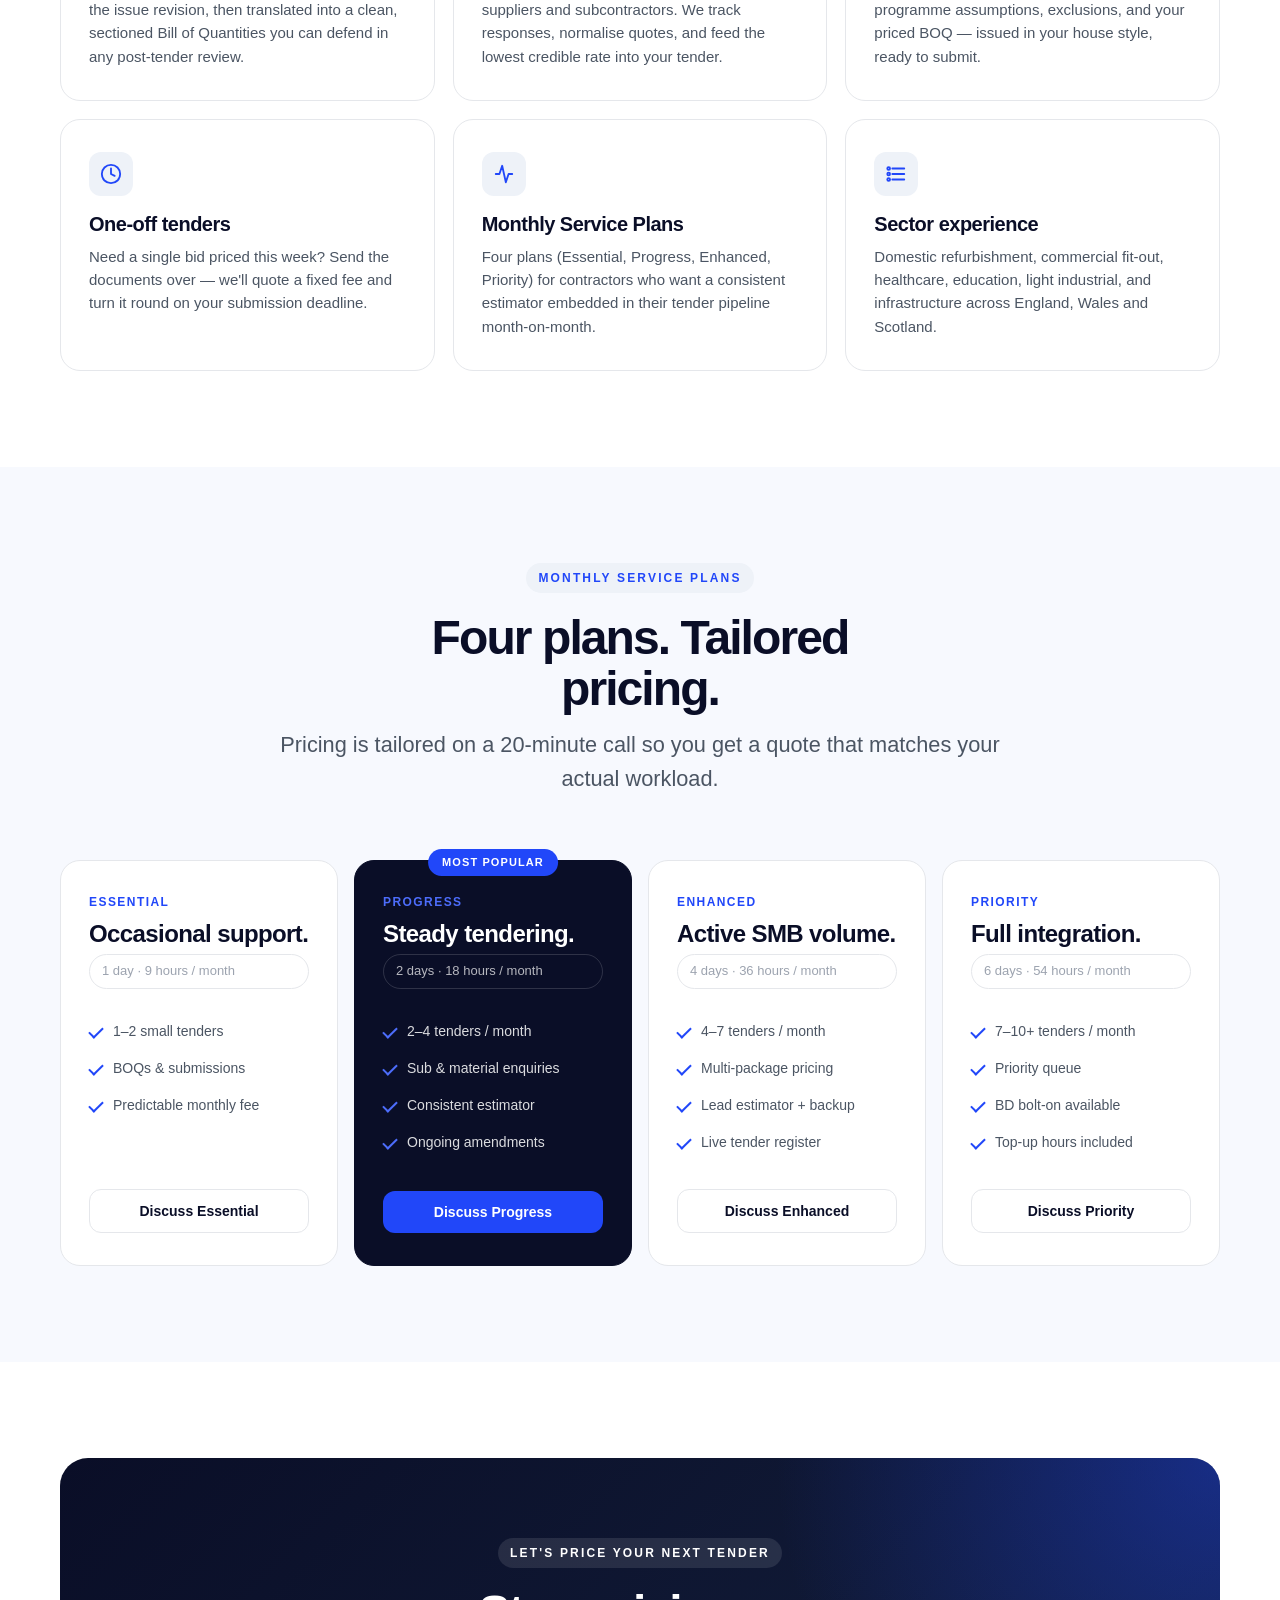
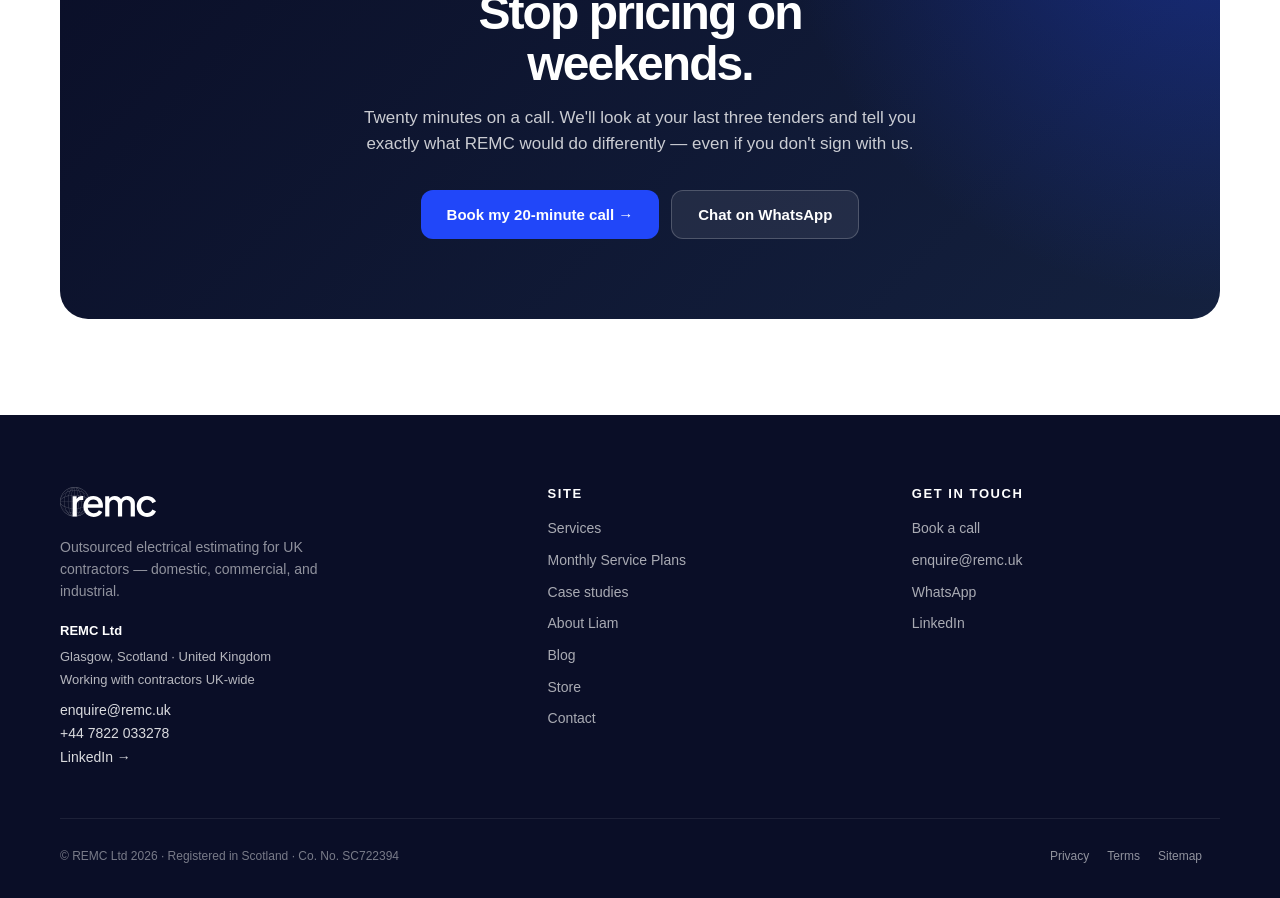
==== commit 609a1a0c: "Make mobile hero animation full-bleed with less top padding; remove sitewide red top bar; harden ima" ====
--- a/index.html
+++ b/index.html
@@ -37,13 +37,14 @@
     }
     .remc-hero-grid {
       width: 100%; max-width: 1320px;
-      display: grid; grid-template-columns: 0.80fr 1.30fr;
+      display: grid; grid-template-columns: minmax(0, 0.80fr) minmax(0, 1.30fr);
       gap: 48px; align-items: center;
       margin: 0 auto; padding: 56px 48px;
     }
     .remc-hero-copy {
       display: flex; flex-direction: column;
       align-items: flex-start; gap: 26px;
+      min-width: 0;
     }
 
     /* NEW badge pill */
@@ -128,7 +129,7 @@
     .remc-usp strong { color: #0e1320; font-weight: 700; }
 
     /* Animation column */
-    .remc-anim { position: relative; width: 100%; }
+    .remc-anim { position: relative; width: 100%; min-width: 0; }
     .remc-anim-glow {
       position: absolute;
       inset: -8% -4% -8% -4%;
@@ -158,10 +159,10 @@
 
     /* Responsive */
     @media (max-width: 980px) {
-      .remc-hero-grid  { grid-template-columns: 1fr; gap: 12px; padding: 24px 20px 32px; }
+      .remc-hero-grid  { grid-template-columns: minmax(0, 1fr); gap: 12px; padding: 8px 20px 32px; }
       .remc-hero-copy  { text-align: center; align-items: center; gap: 16px; }
       .remc-ctas, .remc-usp { justify-content: center; }
-      .remc-anim       { order: -1; width: 100%; margin-top: -14%; }
+      .remc-anim       { order: -1; width: calc(100% + 40px); margin: 0 -20px; }
       .remc-svg        { max-height: none; }
       .remc-h1         { font-size: 36px; }
       .remc-usp        { display: none; } /* hide below fold on mobile — buttons first */
--- a/styles.css
+++ b/styles.css
@@ -4,6 +4,7 @@
    stay in each page's inline <style> and override these.
    ========================================================= */
 * { margin: 0; padding: 0; box-sizing: border-box; }
+    img, svg, video { max-width: 100%; min-width: 0; }
     :root {
       --brand: #2147f9; --brand-dark: #1837D6; --brand-light: #4d6dfb;
       --brand-tint: #EEF2F8; --brand-soft: #F7F9FE;
@@ -18,8 +19,6 @@
       color: var(--body); background: var(--bg); line-height: 1.55; font-size: 17px;
       -webkit-font-smoothing: antialiased; -moz-osx-font-smoothing: grayscale;
     }
-    body::before { content: ''; display: block; height: 3px; background: var(--accent-red); }
-
     h1, h2, h3, h4 {
       font-family: -apple-system, BlinkMacSystemFont, 'SF Pro Display', sans-serif;
       color: var(--ink); font-weight: 700; line-height: 1.05; letter-spacing: -0.035em;
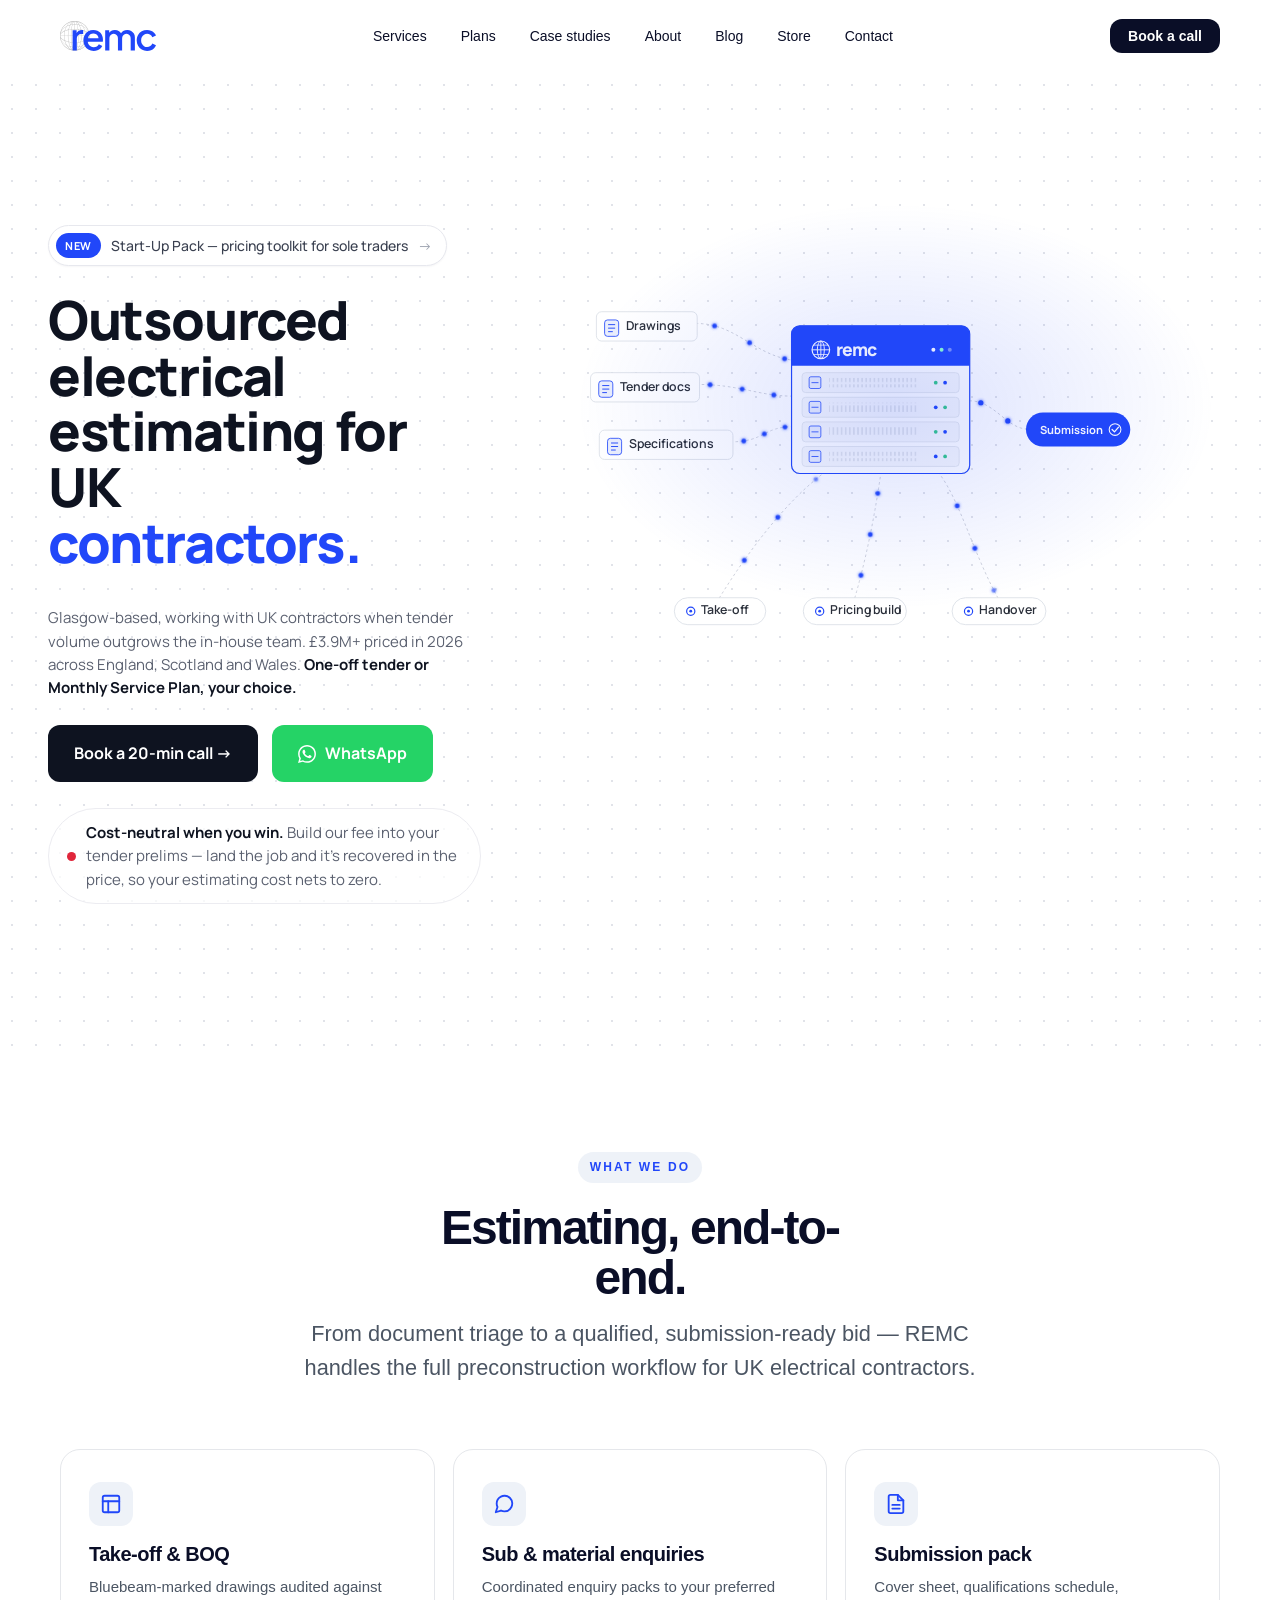
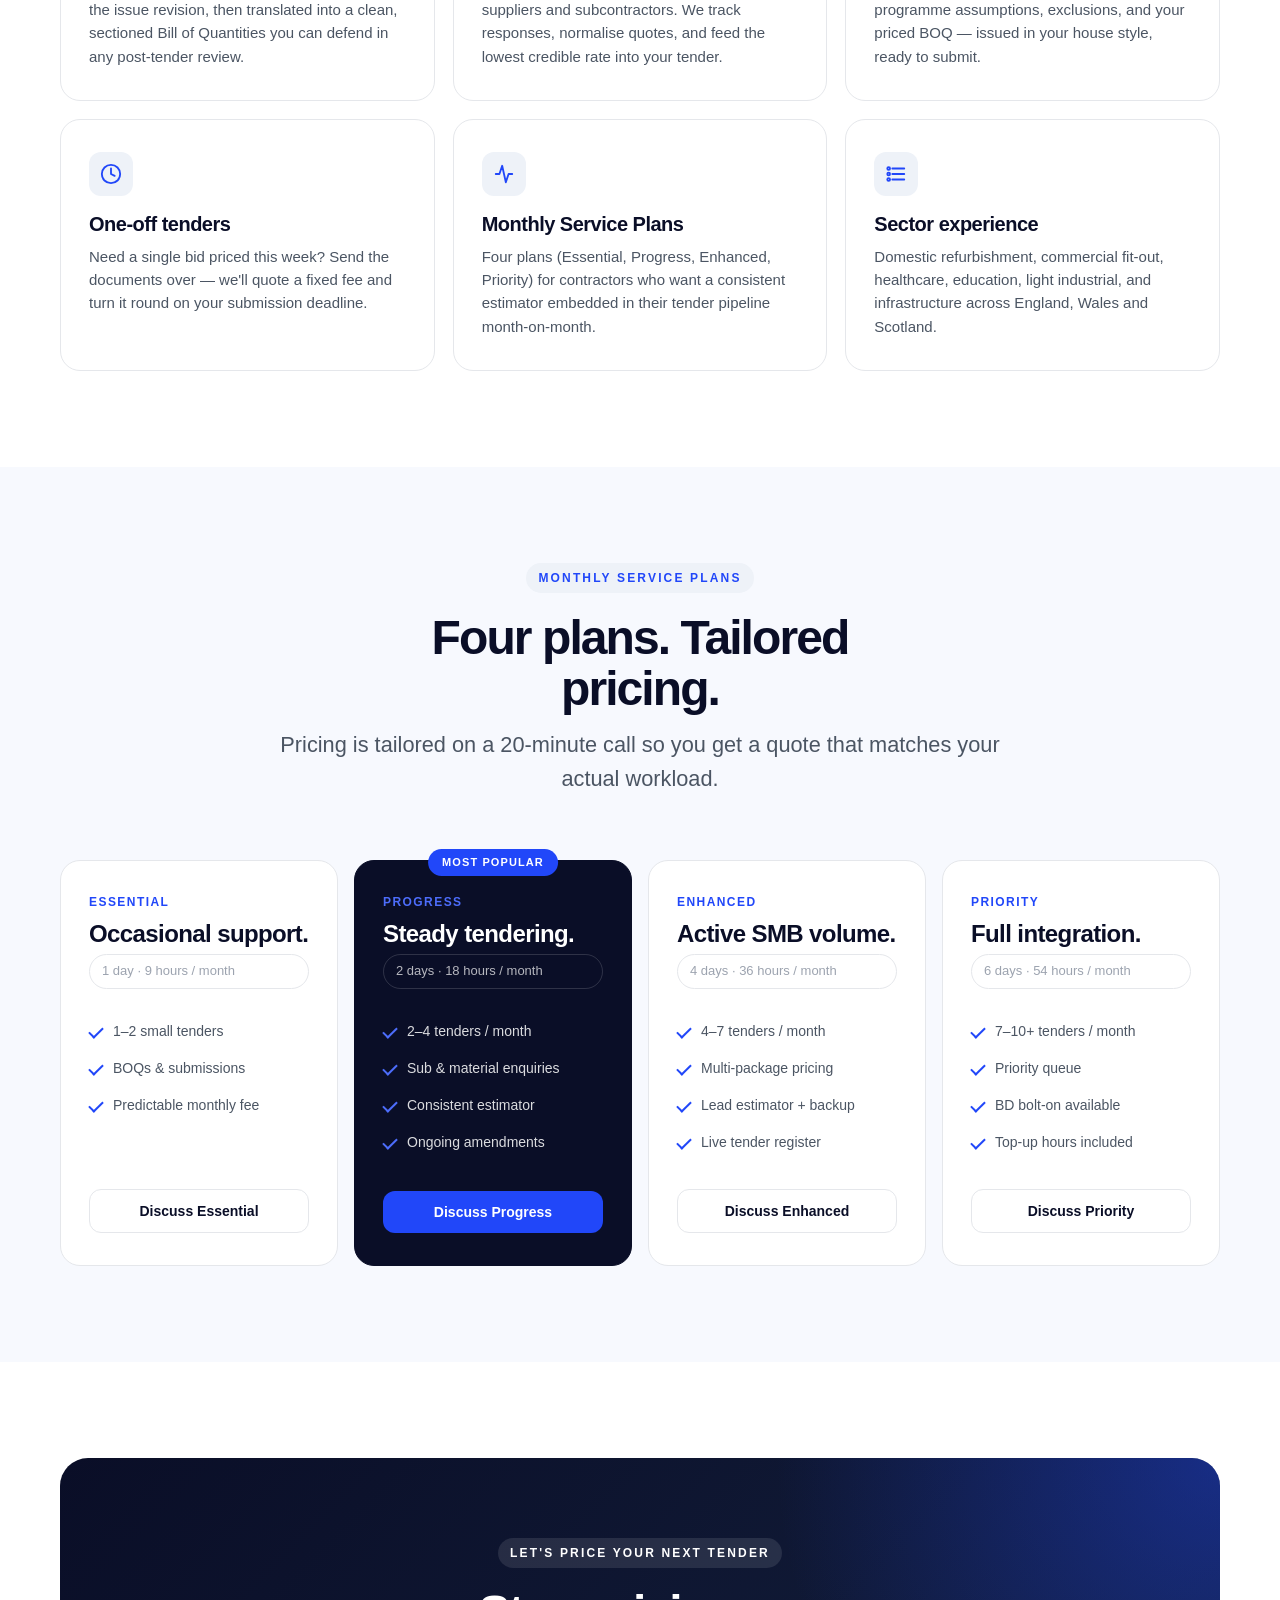
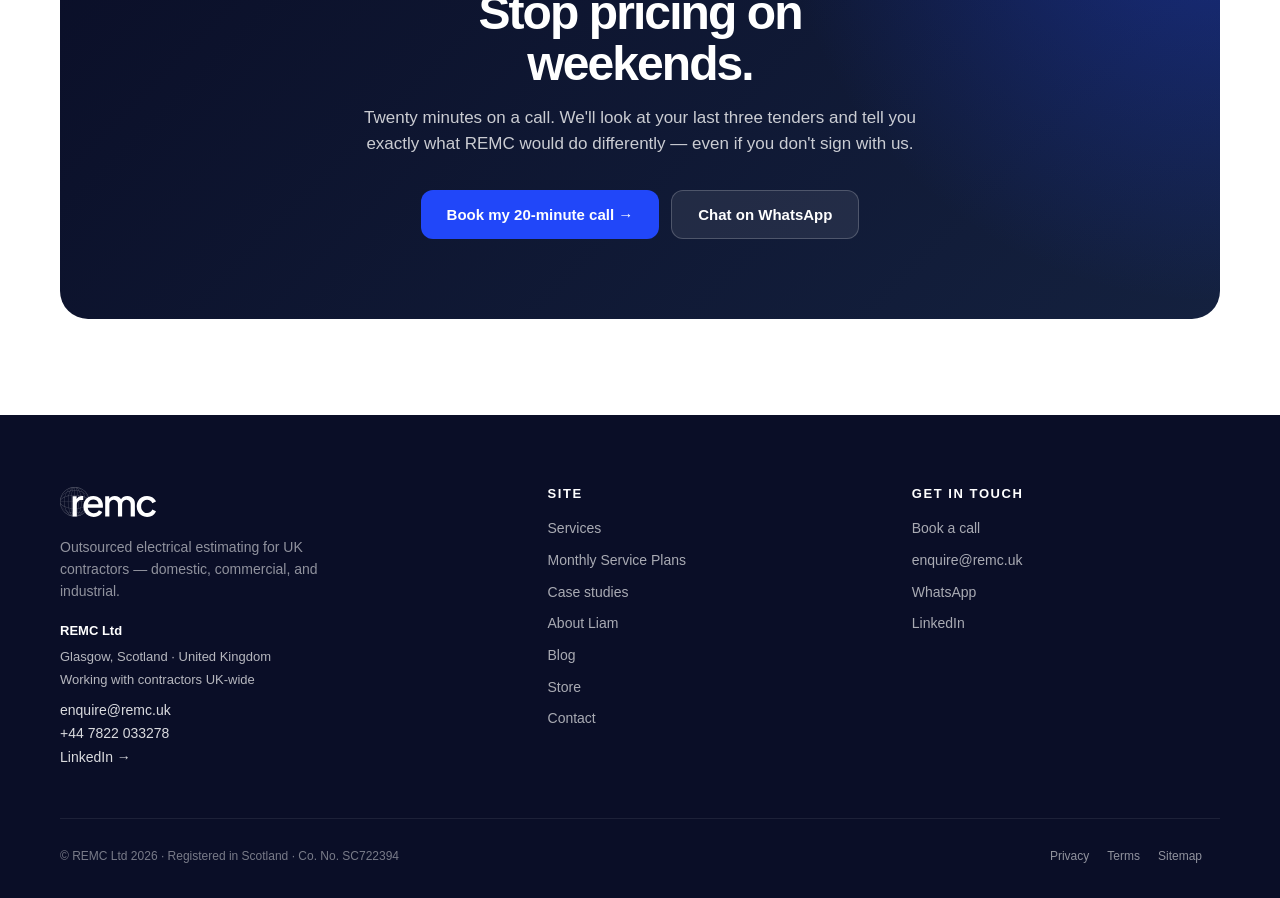
==== commit 87663687: "Tighten top margin above mobile hero animation" ====
--- a/index.html
+++ b/index.html
@@ -162,7 +162,7 @@
       .remc-hero-grid  { grid-template-columns: minmax(0, 1fr); gap: 12px; padding: 8px 20px 32px; }
       .remc-hero-copy  { text-align: center; align-items: center; gap: 16px; }
       .remc-ctas, .remc-usp { justify-content: center; }
-      .remc-anim       { order: -1; width: calc(100% + 40px); margin: 0 -20px; }
+      .remc-anim       { order: -1; width: calc(100% + 40px); margin: -20% -20px 0; }
       .remc-svg        { max-height: none; }
       .remc-h1         { font-size: 36px; }
       .remc-usp        { display: none; } /* hide below fold on mobile — buttons first */
